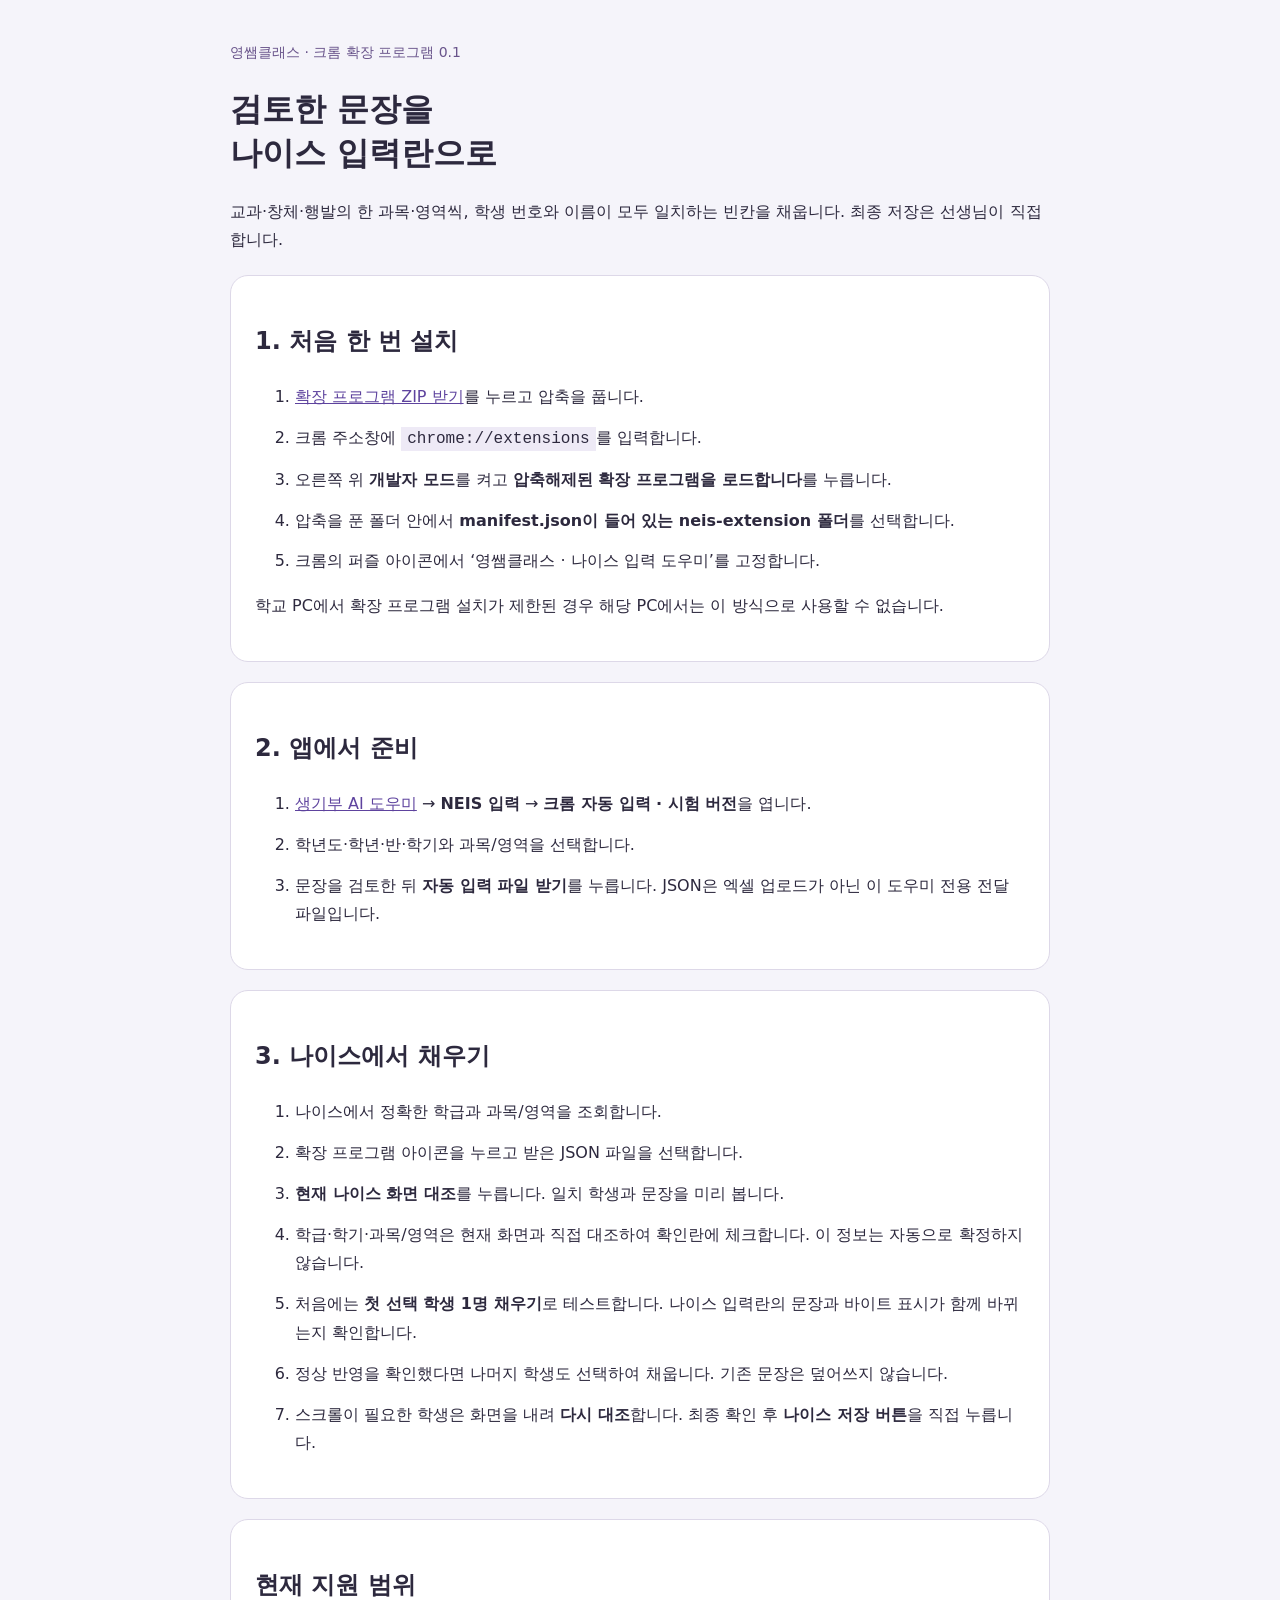
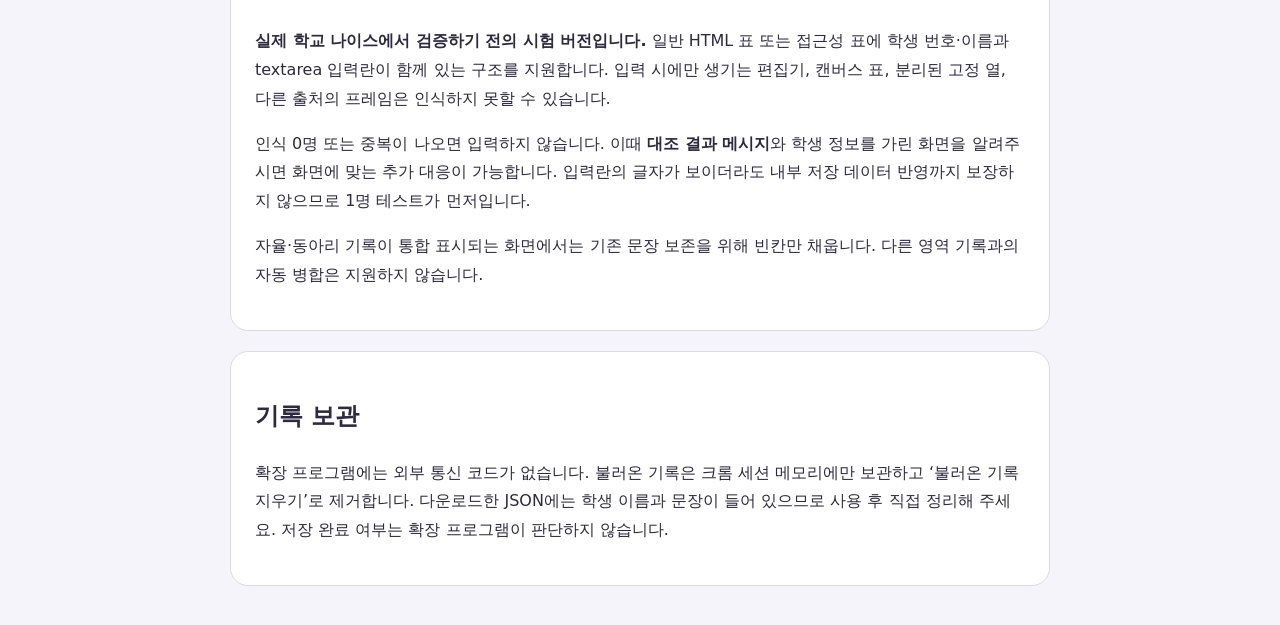
==== neis-guide.html @ c33d2f54 "Add NEIS assisted-entry Chrome extension beta with exact student matching and reviewed export" ====
<!doctype html><html lang="ko"><meta charset="utf-8"><meta name="viewport" content="width=device-width,initial-scale=1"><title>나이스 자동 입력 · 설치 안내</title>
<style>body{font:16px/1.8 system-ui,sans-serif;background:#f5f4fa;color:#2d293e;max-width:820px;margin:40px auto;padding:0 24px}section{background:white;border:1px solid #ddd8e8;border-radius:18px;padding:24px;margin:20px 0}h1{line-height:1.4}a{color:#5e439e}code{background:#eeeaf6;padding:3px 6px}li{margin:12px 0}.tag{color:#69548b;font-size:14px}</style>
<p class="tag">영쌤클래스 · 크롬 확장 프로그램 0.1</p><h1>검토한 문장을<br>나이스 입력란으로</h1><p>교과·창체·행발의 한 과목·영역씩, 학생 번호와 이름이 모두 일치하는 빈칸을 채웁니다. 최종 저장은 선생님이 직접 합니다.</p>
<section><h2>1. 처음 한 번 설치</h2><ol><li><a href="neis-extension.zip" download>확장 프로그램 ZIP 받기</a>를 누르고 압축을 풉니다.</li><li>크롬 주소창에 <code>chrome://extensions</code>를 입력합니다.</li><li>오른쪽 위 <b>개발자 모드</b>를 켜고 <b>압축해제된 확장 프로그램을 로드합니다</b>를 누릅니다.</li><li>압축을 푼 폴더 안에서 <b>manifest.json이 들어 있는 neis-extension 폴더</b>를 선택합니다.</li><li>크롬의 퍼즐 아이콘에서 ‘영쌤클래스 · 나이스 입력 도우미’를 고정합니다.</li></ol><p>학교 PC에서 확장 프로그램 설치가 제한된 경우 해당 PC에서는 이 방식으로 사용할 수 없습니다.</p></section>
<section><h2>2. 앱에서 준비</h2><ol><li><a href="./index.html">생기부 AI 도우미</a> → <b>NEIS 입력</b> → <b>크롬 자동 입력 · 시험 버전</b>을 엽니다.</li><li>학년도·학년·반·학기와 과목/영역을 선택합니다.</li><li>문장을 검토한 뒤 <b>자동 입력 파일 받기</b>를 누릅니다. JSON은 엑셀 업로드가 아닌 이 도우미 전용 전달 파일입니다.</li></ol></section>
<section><h2>3. 나이스에서 채우기</h2><ol><li>나이스에서 정확한 학급과 과목/영역을 조회합니다.</li><li>확장 프로그램 아이콘을 누르고 받은 JSON 파일을 선택합니다.</li><li><b>현재 나이스 화면 대조</b>를 누릅니다. 일치 학생과 문장을 미리 봅니다.</li><li>학급·학기·과목/영역은 현재 화면과 직접 대조하여 확인란에 체크합니다. 이 정보는 자동으로 확정하지 않습니다.</li><li>처음에는 <b>첫 선택 학생 1명 채우기</b>로 테스트합니다. 나이스 입력란의 문장과 바이트 표시가 함께 바뀌는지 확인합니다.</li><li>정상 반영을 확인했다면 나머지 학생도 선택하여 채웁니다. 기존 문장은 덮어쓰지 않습니다.</li><li>스크롤이 필요한 학생은 화면을 내려 <b>다시 대조</b>합니다. 최종 확인 후 <b>나이스 저장 버튼</b>을 직접 누릅니다.</li></ol></section>
<section><h2>현재 지원 범위</h2><p><b>실제 학교 나이스에서 검증하기 전의 시험 버전입니다.</b> 일반 HTML 표 또는 접근성 표에 학생 번호·이름과 textarea 입력란이 함께 있는 구조를 지원합니다. 입력 시에만 생기는 편집기, 캔버스 표, 분리된 고정 열, 다른 출처의 프레임은 인식하지 못할 수 있습니다.</p><p>인식 0명 또는 중복이 나오면 입력하지 않습니다. 이때 <b>대조 결과 메시지</b>와 학생 정보를 가린 화면을 알려주시면 화면에 맞는 추가 대응이 가능합니다. 입력란의 글자가 보이더라도 내부 저장 데이터 반영까지 보장하지 않으므로 1명 테스트가 먼저입니다.</p><p>자율·동아리 기록이 통합 표시되는 화면에서는 기존 문장 보존을 위해 빈칸만 채웁니다. 다른 영역 기록과의 자동 병합은 지원하지 않습니다.</p></section>
<section><h2>기록 보관</h2><p>확장 프로그램에는 외부 통신 코드가 없습니다. 불러온 기록은 크롬 세션 메모리에만 보관하고 ‘불러온 기록 지우기’로 제거합니다. 다운로드한 JSON에는 학생 이름과 문장이 들어 있으므로 사용 후 직접 정리해 주세요. 저장 완료 여부는 확장 프로그램이 판단하지 않습니다.</p></section>
</html>
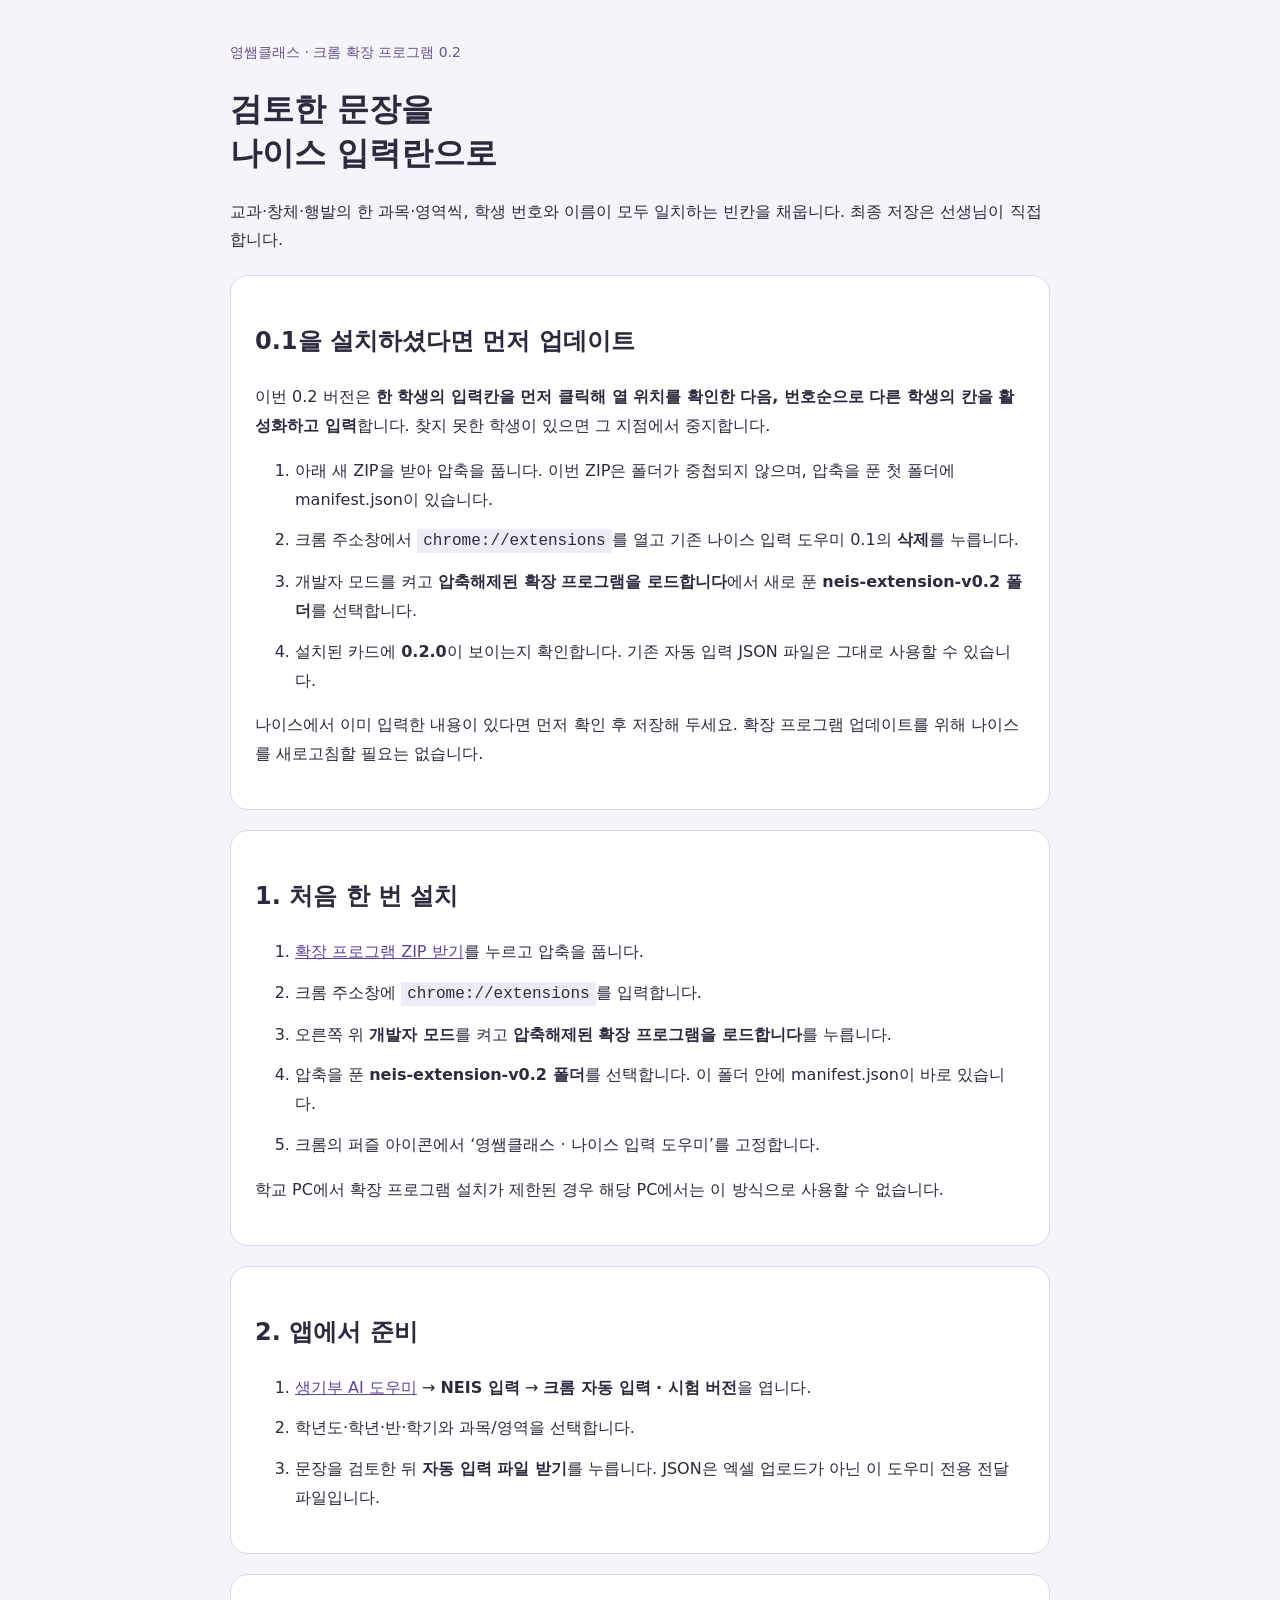
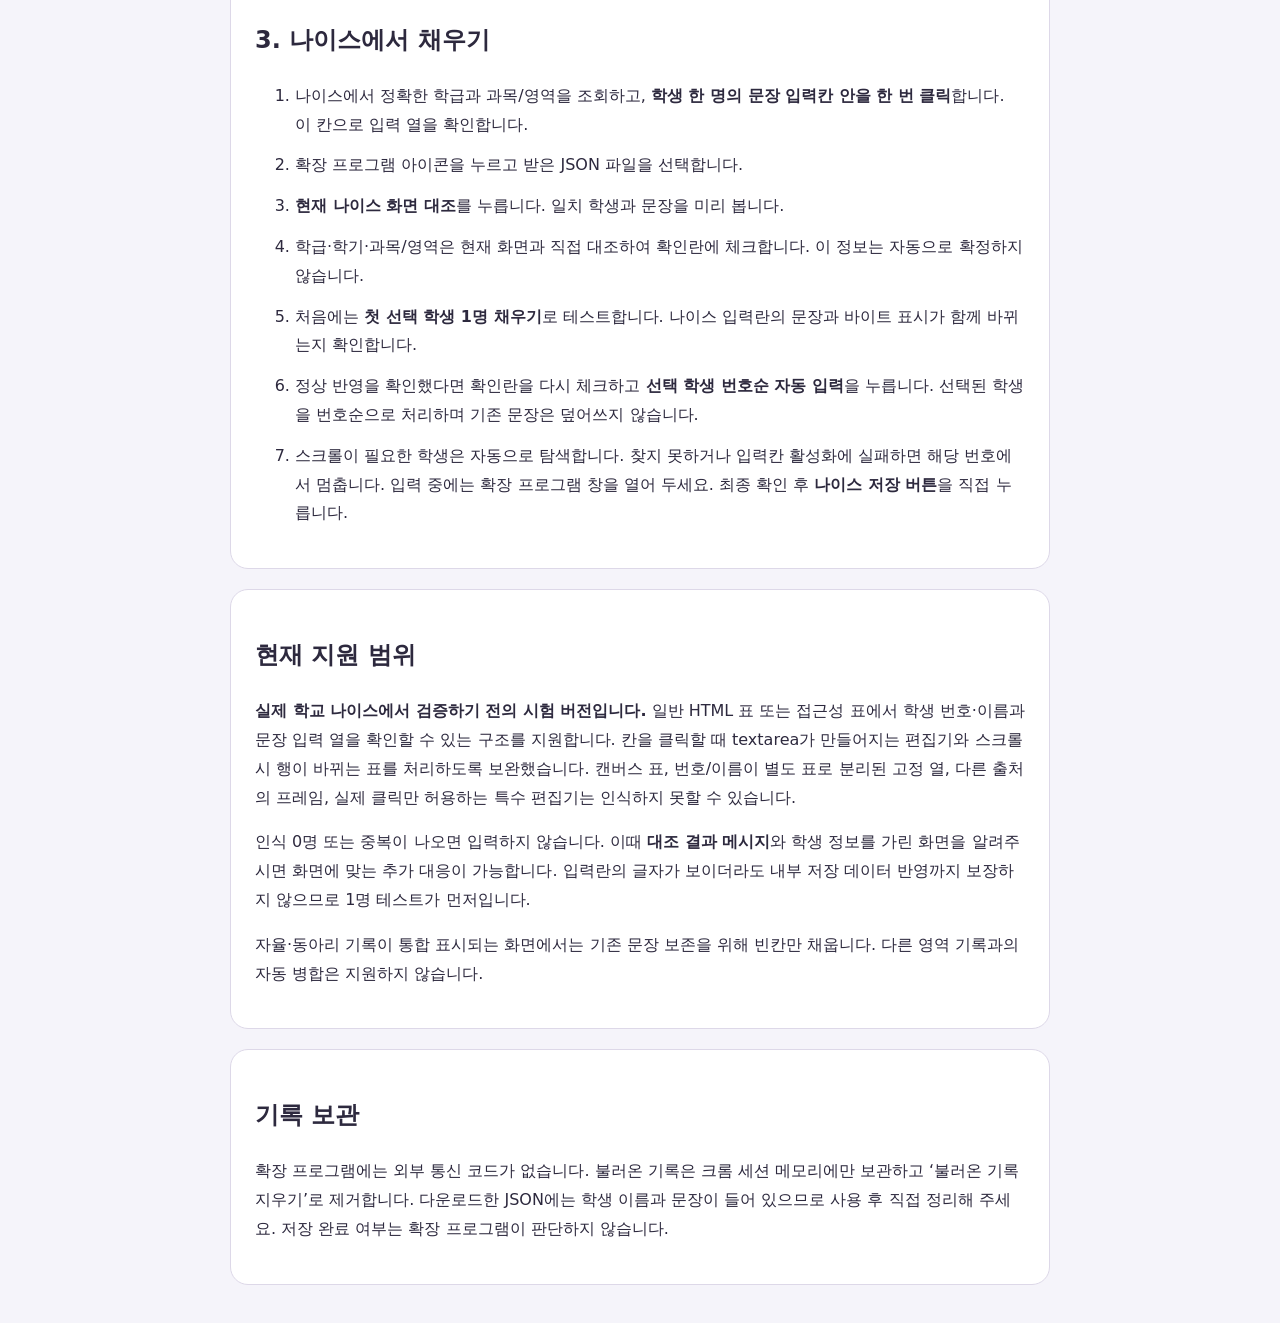
==== commit 94f17e7f: "Support sequential NEIS cell activation and bounded virtual scrolling in extension 0.2" ====
--- a/neis-guide.html
+++ b/neis-guide.html
@@ -1,9 +1,10 @@
 <!doctype html><html lang="ko"><meta charset="utf-8"><meta name="viewport" content="width=device-width,initial-scale=1"><title>나이스 자동 입력 · 설치 안내</title>
 <style>body{font:16px/1.8 system-ui,sans-serif;background:#f5f4fa;color:#2d293e;max-width:820px;margin:40px auto;padding:0 24px}section{background:white;border:1px solid #ddd8e8;border-radius:18px;padding:24px;margin:20px 0}h1{line-height:1.4}a{color:#5e439e}code{background:#eeeaf6;padding:3px 6px}li{margin:12px 0}.tag{color:#69548b;font-size:14px}</style>
-<p class="tag">영쌤클래스 · 크롬 확장 프로그램 0.1</p><h1>검토한 문장을<br>나이스 입력란으로</h1><p>교과·창체·행발의 한 과목·영역씩, 학생 번호와 이름이 모두 일치하는 빈칸을 채웁니다. 최종 저장은 선생님이 직접 합니다.</p>
-<section><h2>1. 처음 한 번 설치</h2><ol><li><a href="neis-extension.zip" download>확장 프로그램 ZIP 받기</a>를 누르고 압축을 풉니다.</li><li>크롬 주소창에 <code>chrome://extensions</code>를 입력합니다.</li><li>오른쪽 위 <b>개발자 모드</b>를 켜고 <b>압축해제된 확장 프로그램을 로드합니다</b>를 누릅니다.</li><li>압축을 푼 폴더 안에서 <b>manifest.json이 들어 있는 neis-extension 폴더</b>를 선택합니다.</li><li>크롬의 퍼즐 아이콘에서 ‘영쌤클래스 · 나이스 입력 도우미’를 고정합니다.</li></ol><p>학교 PC에서 확장 프로그램 설치가 제한된 경우 해당 PC에서는 이 방식으로 사용할 수 없습니다.</p></section>
+<p class="tag">영쌤클래스 · 크롬 확장 프로그램 0.2</p><h1>검토한 문장을<br>나이스 입력란으로</h1><p>교과·창체·행발의 한 과목·영역씩, 학생 번호와 이름이 모두 일치하는 빈칸을 채웁니다. 최종 저장은 선생님이 직접 합니다.</p>
+<section><h2>0.1을 설치하셨다면 먼저 업데이트</h2><p>이번 0.2 버전은 <b>한 학생의 입력칸을 먼저 클릭해 열 위치를 확인한 다음, 번호순으로 다른 학생의 칸을 활성화하고 입력</b>합니다. 찾지 못한 학생이 있으면 그 지점에서 중지합니다.</p><ol><li>아래 새 ZIP을 받아 압축을 풉니다. 이번 ZIP은 폴더가 중첩되지 않으며, 압축을 푼 첫 폴더에 manifest.json이 있습니다.</li><li>크롬 주소창에서 <code>chrome://extensions</code>를 열고 기존 나이스 입력 도우미 0.1의 <b>삭제</b>를 누릅니다.</li><li>개발자 모드를 켜고 <b>압축해제된 확장 프로그램을 로드합니다</b>에서 새로 푼 <b>neis-extension-v0.2 폴더</b>를 선택합니다.</li><li>설치된 카드에 <b>0.2.0</b>이 보이는지 확인합니다. 기존 자동 입력 JSON 파일은 그대로 사용할 수 있습니다.</li></ol><p>나이스에서 이미 입력한 내용이 있다면 먼저 확인 후 저장해 두세요. 확장 프로그램 업데이트를 위해 나이스를 새로고침할 필요는 없습니다.</p></section><section><h2>1. 처음 한 번 설치</h2><ol><li><a href="neis-extension-v0.2.zip" download>확장 프로그램 ZIP 받기</a>를 누르고 압축을 풉니다.</li><li>크롬 주소창에 <code>chrome://extensions</code>를 입력합니다.</li><li>오른쪽 위 <b>개발자 모드</b>를 켜고 <b>압축해제된 확장 프로그램을 로드합니다</b>를 누릅니다.</li><li>압축을 푼 <b>neis-extension-v0.2 폴더</b>를 선택합니다. 이 폴더 안에 manifest.json이 바로 있습니다.</li><li>크롬의 퍼즐 아이콘에서 ‘영쌤클래스 · 나이스 입력 도우미’를 고정합니다.</li></ol><p>학교 PC에서 확장 프로그램 설치가 제한된 경우 해당 PC에서는 이 방식으로 사용할 수 없습니다.</p></section>
 <section><h2>2. 앱에서 준비</h2><ol><li><a href="./index.html">생기부 AI 도우미</a> → <b>NEIS 입력</b> → <b>크롬 자동 입력 · 시험 버전</b>을 엽니다.</li><li>학년도·학년·반·학기와 과목/영역을 선택합니다.</li><li>문장을 검토한 뒤 <b>자동 입력 파일 받기</b>를 누릅니다. JSON은 엑셀 업로드가 아닌 이 도우미 전용 전달 파일입니다.</li></ol></section>
-<section><h2>3. 나이스에서 채우기</h2><ol><li>나이스에서 정확한 학급과 과목/영역을 조회합니다.</li><li>확장 프로그램 아이콘을 누르고 받은 JSON 파일을 선택합니다.</li><li><b>현재 나이스 화면 대조</b>를 누릅니다. 일치 학생과 문장을 미리 봅니다.</li><li>학급·학기·과목/영역은 현재 화면과 직접 대조하여 확인란에 체크합니다. 이 정보는 자동으로 확정하지 않습니다.</li><li>처음에는 <b>첫 선택 학생 1명 채우기</b>로 테스트합니다. 나이스 입력란의 문장과 바이트 표시가 함께 바뀌는지 확인합니다.</li><li>정상 반영을 확인했다면 나머지 학생도 선택하여 채웁니다. 기존 문장은 덮어쓰지 않습니다.</li><li>스크롤이 필요한 학생은 화면을 내려 <b>다시 대조</b>합니다. 최종 확인 후 <b>나이스 저장 버튼</b>을 직접 누릅니다.</li></ol></section>
-<section><h2>현재 지원 범위</h2><p><b>실제 학교 나이스에서 검증하기 전의 시험 버전입니다.</b> 일반 HTML 표 또는 접근성 표에 학생 번호·이름과 textarea 입력란이 함께 있는 구조를 지원합니다. 입력 시에만 생기는 편집기, 캔버스 표, 분리된 고정 열, 다른 출처의 프레임은 인식하지 못할 수 있습니다.</p><p>인식 0명 또는 중복이 나오면 입력하지 않습니다. 이때 <b>대조 결과 메시지</b>와 학생 정보를 가린 화면을 알려주시면 화면에 맞는 추가 대응이 가능합니다. 입력란의 글자가 보이더라도 내부 저장 데이터 반영까지 보장하지 않으므로 1명 테스트가 먼저입니다.</p><p>자율·동아리 기록이 통합 표시되는 화면에서는 기존 문장 보존을 위해 빈칸만 채웁니다. 다른 영역 기록과의 자동 병합은 지원하지 않습니다.</p></section>
+<section><h2>3. 나이스에서 채우기</h2><ol><li>나이스에서 정확한 학급과 과목/영역을 조회하고, <b>학생 한 명의 문장 입력칸 안을 한 번 클릭</b>합니다. 이 칸으로 입력 열을 확인합니다.</li><li>확장 프로그램 아이콘을 누르고 받은 JSON 파일을 선택합니다.</li><li><b>현재 나이스 화면 대조</b>를 누릅니다. 일치 학생과 문장을 미리 봅니다.</li><li>학급·학기·과목/영역은 현재 화면과 직접 대조하여 확인란에 체크합니다. 이 정보는 자동으로 확정하지 않습니다.</li><li>처음에는 <b>첫 선택 학생 1명 채우기</b>로 테스트합니다. 나이스 입력란의 문장과 바이트 표시가 함께 바뀌는지 확인합니다.</li><li>정상 반영을 확인했다면 확인란을 다시 체크하고 <b>선택 학생 번호순 자동 입력</b>을 누릅니다. 선택된 학생을 번호순으로 처리하며 기존 문장은 덮어쓰지 않습니다.</li><li>스크롤이 필요한 학생은 자동으로 탐색합니다. 찾지 못하거나 입력칸 활성화에 실패하면 해당 번호에서 멈춥니다. 입력 중에는 확장 프로그램 창을 열어 두세요. 최종 확인 후 <b>나이스 저장 버튼</b>을 직접 누릅니다.</li></ol></section>
+<section><h2>현재 지원 범위</h2><p><b>실제 학교 나이스에서 검증하기 전의 시험 버전입니다.</b> 일반 HTML 표 또는 접근성 표에서 학생 번호·이름과 문장 입력 열을 확인할 수 있는 구조를 지원합니다. 칸을 클릭할 때 textarea가 만들어지는 편집기와 스크롤 시 행이 바뀌는 표를 처리하도록 보완했습니다. 캔버스 표, 번호/이름이 별도 표로 분리된 고정 열, 다른 출처의 프레임, 실제 클릭만 허용하는 특수 편집기는 인식하지 못할 수 있습니다.</p><p>인식 0명 또는 중복이 나오면 입력하지 않습니다. 이때 <b>대조 결과 메시지</b>와 학생 정보를 가린 화면을 알려주시면 화면에 맞는 추가 대응이 가능합니다. 입력란의 글자가 보이더라도 내부 저장 데이터 반영까지 보장하지 않으므로 1명 테스트가 먼저입니다.</p><p>자율·동아리 기록이 통합 표시되는 화면에서는 기존 문장 보존을 위해 빈칸만 채웁니다. 다른 영역 기록과의 자동 병합은 지원하지 않습니다.</p></section>
 <section><h2>기록 보관</h2><p>확장 프로그램에는 외부 통신 코드가 없습니다. 불러온 기록은 크롬 세션 메모리에만 보관하고 ‘불러온 기록 지우기’로 제거합니다. 다운로드한 JSON에는 학생 이름과 문장이 들어 있으므로 사용 후 직접 정리해 주세요. 저장 완료 여부는 확장 프로그램이 판단하지 않습니다.</p></section>
 </html>
+
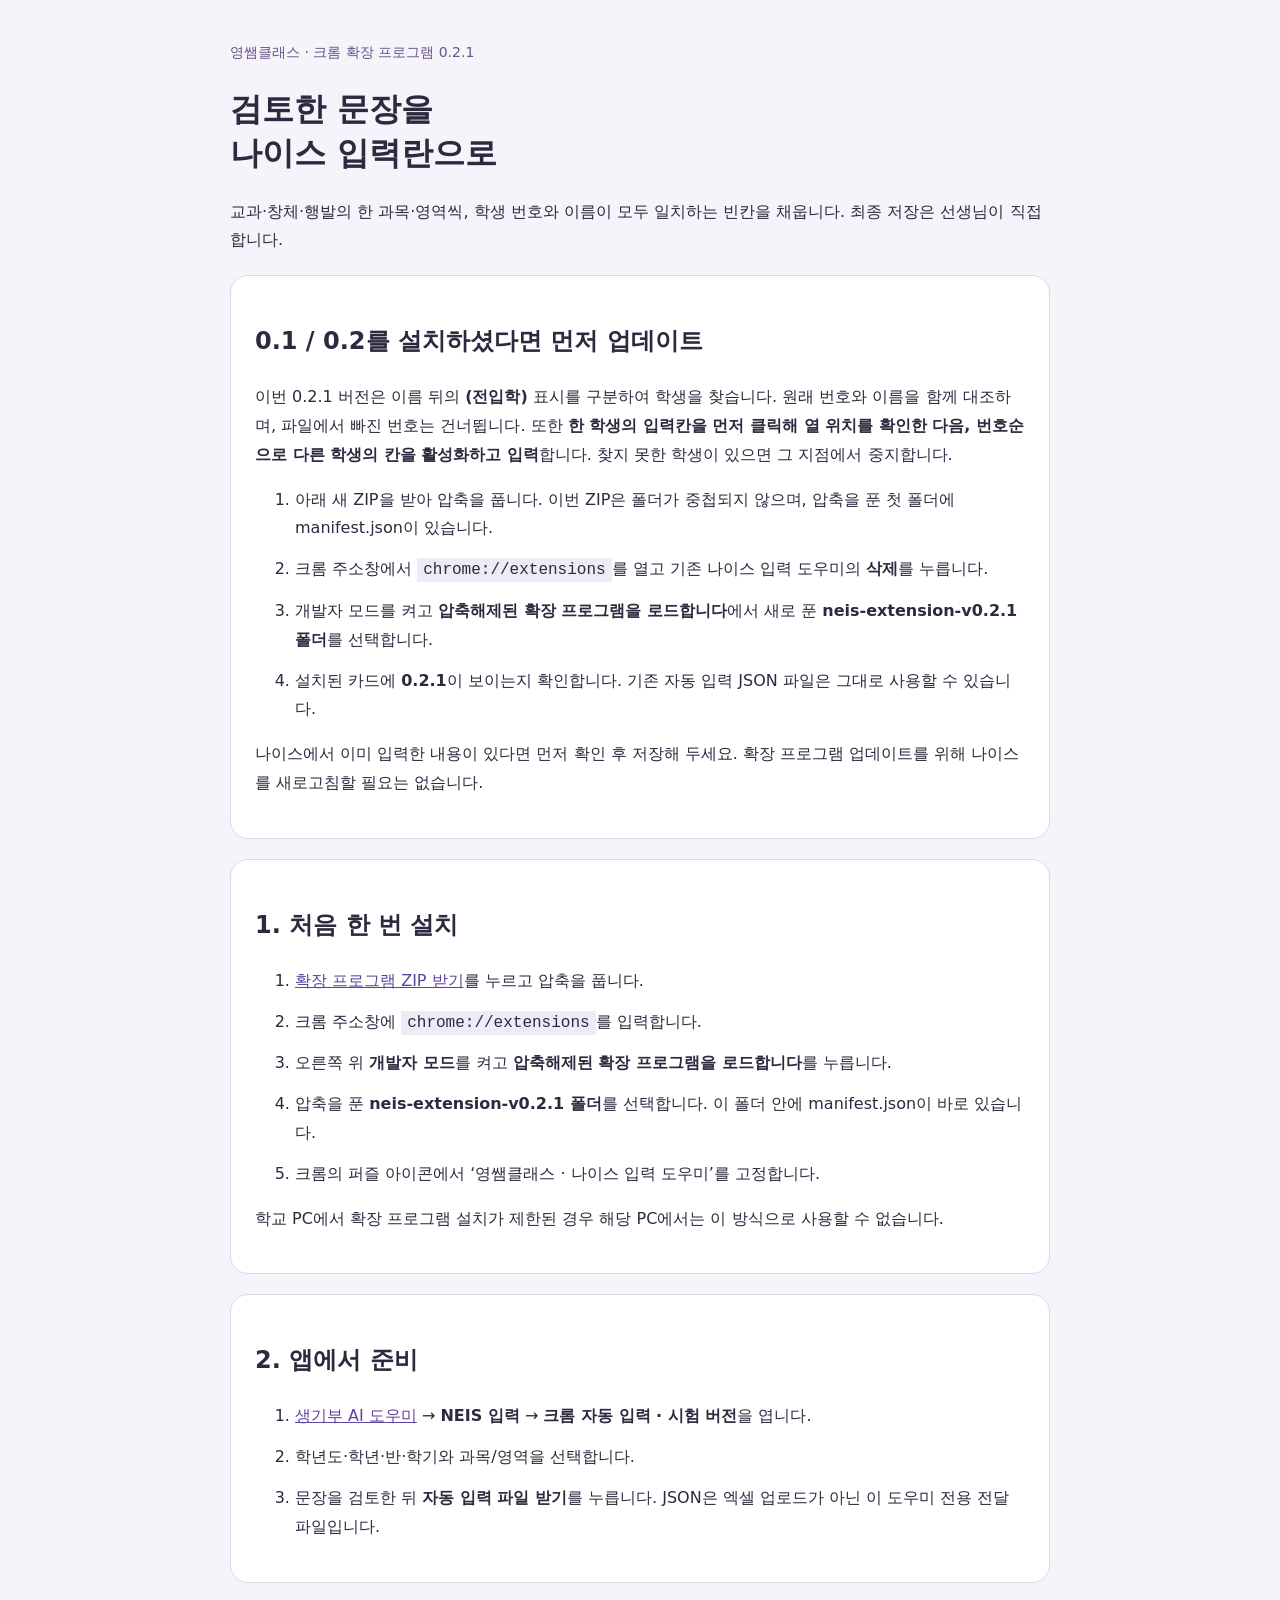
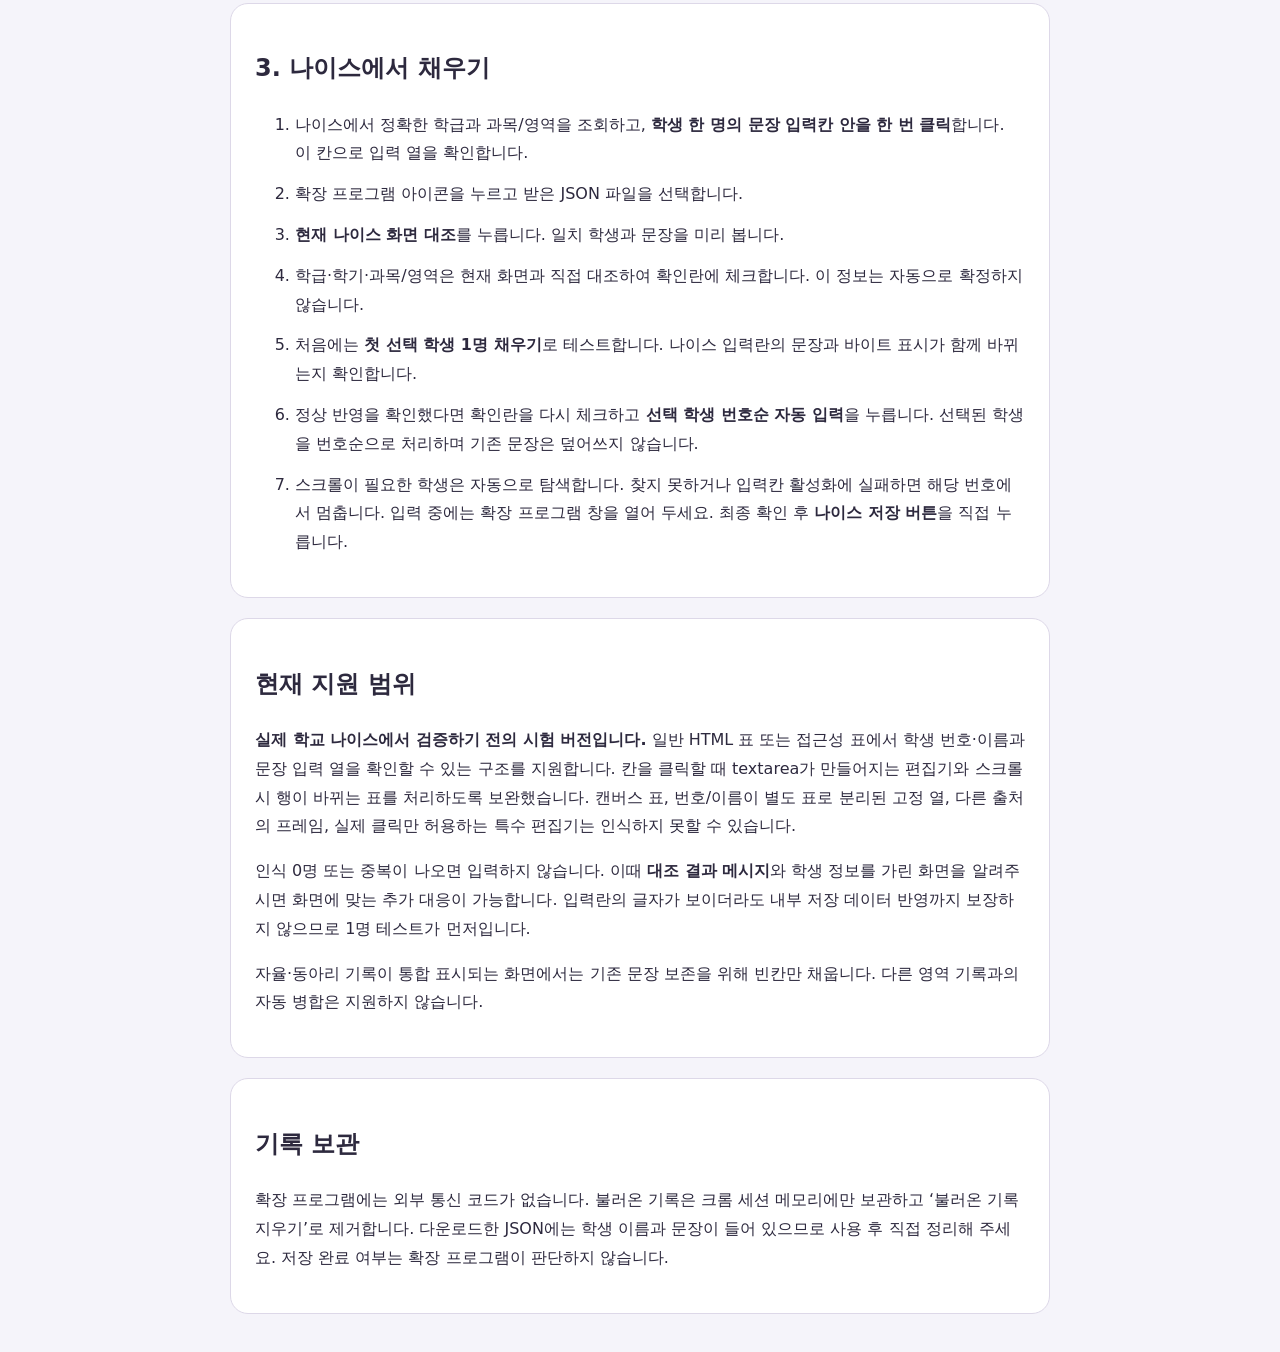
==== commit 85a5d8a9: "Fix NEIS student matching for trailing transfer annotation (0.2.1)" ====
--- a/neis-guide.html
+++ b/neis-guide.html
@@ -1,7 +1,7 @@
 <!doctype html><html lang="ko"><meta charset="utf-8"><meta name="viewport" content="width=device-width,initial-scale=1"><title>나이스 자동 입력 · 설치 안내</title>
 <style>body{font:16px/1.8 system-ui,sans-serif;background:#f5f4fa;color:#2d293e;max-width:820px;margin:40px auto;padding:0 24px}section{background:white;border:1px solid #ddd8e8;border-radius:18px;padding:24px;margin:20px 0}h1{line-height:1.4}a{color:#5e439e}code{background:#eeeaf6;padding:3px 6px}li{margin:12px 0}.tag{color:#69548b;font-size:14px}</style>
-<p class="tag">영쌤클래스 · 크롬 확장 프로그램 0.2</p><h1>검토한 문장을<br>나이스 입력란으로</h1><p>교과·창체·행발의 한 과목·영역씩, 학생 번호와 이름이 모두 일치하는 빈칸을 채웁니다. 최종 저장은 선생님이 직접 합니다.</p>
-<section><h2>0.1을 설치하셨다면 먼저 업데이트</h2><p>이번 0.2 버전은 <b>한 학생의 입력칸을 먼저 클릭해 열 위치를 확인한 다음, 번호순으로 다른 학생의 칸을 활성화하고 입력</b>합니다. 찾지 못한 학생이 있으면 그 지점에서 중지합니다.</p><ol><li>아래 새 ZIP을 받아 압축을 풉니다. 이번 ZIP은 폴더가 중첩되지 않으며, 압축을 푼 첫 폴더에 manifest.json이 있습니다.</li><li>크롬 주소창에서 <code>chrome://extensions</code>를 열고 기존 나이스 입력 도우미 0.1의 <b>삭제</b>를 누릅니다.</li><li>개발자 모드를 켜고 <b>압축해제된 확장 프로그램을 로드합니다</b>에서 새로 푼 <b>neis-extension-v0.2 폴더</b>를 선택합니다.</li><li>설치된 카드에 <b>0.2.0</b>이 보이는지 확인합니다. 기존 자동 입력 JSON 파일은 그대로 사용할 수 있습니다.</li></ol><p>나이스에서 이미 입력한 내용이 있다면 먼저 확인 후 저장해 두세요. 확장 프로그램 업데이트를 위해 나이스를 새로고침할 필요는 없습니다.</p></section><section><h2>1. 처음 한 번 설치</h2><ol><li><a href="neis-extension-v0.2.zip" download>확장 프로그램 ZIP 받기</a>를 누르고 압축을 풉니다.</li><li>크롬 주소창에 <code>chrome://extensions</code>를 입력합니다.</li><li>오른쪽 위 <b>개발자 모드</b>를 켜고 <b>압축해제된 확장 프로그램을 로드합니다</b>를 누릅니다.</li><li>압축을 푼 <b>neis-extension-v0.2 폴더</b>를 선택합니다. 이 폴더 안에 manifest.json이 바로 있습니다.</li><li>크롬의 퍼즐 아이콘에서 ‘영쌤클래스 · 나이스 입력 도우미’를 고정합니다.</li></ol><p>학교 PC에서 확장 프로그램 설치가 제한된 경우 해당 PC에서는 이 방식으로 사용할 수 없습니다.</p></section>
+<p class="tag">영쌤클래스 · 크롬 확장 프로그램 0.2.1</p><h1>검토한 문장을<br>나이스 입력란으로</h1><p>교과·창체·행발의 한 과목·영역씩, 학생 번호와 이름이 모두 일치하는 빈칸을 채웁니다. 최종 저장은 선생님이 직접 합니다.</p>
+<section><h2>0.1 / 0.2를 설치하셨다면 먼저 업데이트</h2><p>이번 0.2.1 버전은 이름 뒤의 <b>(전입학)</b> 표시를 구분하여 학생을 찾습니다. 원래 번호와 이름을 함께 대조하며, 파일에서 빠진 번호는 건너뜁니다. 또한 <b>한 학생의 입력칸을 먼저 클릭해 열 위치를 확인한 다음, 번호순으로 다른 학생의 칸을 활성화하고 입력</b>합니다. 찾지 못한 학생이 있으면 그 지점에서 중지합니다.</p><ol><li>아래 새 ZIP을 받아 압축을 풉니다. 이번 ZIP은 폴더가 중첩되지 않으며, 압축을 푼 첫 폴더에 manifest.json이 있습니다.</li><li>크롬 주소창에서 <code>chrome://extensions</code>를 열고 기존 나이스 입력 도우미의 <b>삭제</b>를 누릅니다.</li><li>개발자 모드를 켜고 <b>압축해제된 확장 프로그램을 로드합니다</b>에서 새로 푼 <b>neis-extension-v0.2.1 폴더</b>를 선택합니다.</li><li>설치된 카드에 <b>0.2.1</b>이 보이는지 확인합니다. 기존 자동 입력 JSON 파일은 그대로 사용할 수 있습니다.</li></ol><p>나이스에서 이미 입력한 내용이 있다면 먼저 확인 후 저장해 두세요. 확장 프로그램 업데이트를 위해 나이스를 새로고침할 필요는 없습니다.</p></section><section><h2>1. 처음 한 번 설치</h2><ol><li><a href="neis-extension-v0.2.1.zip" download>확장 프로그램 ZIP 받기</a>를 누르고 압축을 풉니다.</li><li>크롬 주소창에 <code>chrome://extensions</code>를 입력합니다.</li><li>오른쪽 위 <b>개발자 모드</b>를 켜고 <b>압축해제된 확장 프로그램을 로드합니다</b>를 누릅니다.</li><li>압축을 푼 <b>neis-extension-v0.2.1 폴더</b>를 선택합니다. 이 폴더 안에 manifest.json이 바로 있습니다.</li><li>크롬의 퍼즐 아이콘에서 ‘영쌤클래스 · 나이스 입력 도우미’를 고정합니다.</li></ol><p>학교 PC에서 확장 프로그램 설치가 제한된 경우 해당 PC에서는 이 방식으로 사용할 수 없습니다.</p></section>
 <section><h2>2. 앱에서 준비</h2><ol><li><a href="./index.html">생기부 AI 도우미</a> → <b>NEIS 입력</b> → <b>크롬 자동 입력 · 시험 버전</b>을 엽니다.</li><li>학년도·학년·반·학기와 과목/영역을 선택합니다.</li><li>문장을 검토한 뒤 <b>자동 입력 파일 받기</b>를 누릅니다. JSON은 엑셀 업로드가 아닌 이 도우미 전용 전달 파일입니다.</li></ol></section>
 <section><h2>3. 나이스에서 채우기</h2><ol><li>나이스에서 정확한 학급과 과목/영역을 조회하고, <b>학생 한 명의 문장 입력칸 안을 한 번 클릭</b>합니다. 이 칸으로 입력 열을 확인합니다.</li><li>확장 프로그램 아이콘을 누르고 받은 JSON 파일을 선택합니다.</li><li><b>현재 나이스 화면 대조</b>를 누릅니다. 일치 학생과 문장을 미리 봅니다.</li><li>학급·학기·과목/영역은 현재 화면과 직접 대조하여 확인란에 체크합니다. 이 정보는 자동으로 확정하지 않습니다.</li><li>처음에는 <b>첫 선택 학생 1명 채우기</b>로 테스트합니다. 나이스 입력란의 문장과 바이트 표시가 함께 바뀌는지 확인합니다.</li><li>정상 반영을 확인했다면 확인란을 다시 체크하고 <b>선택 학생 번호순 자동 입력</b>을 누릅니다. 선택된 학생을 번호순으로 처리하며 기존 문장은 덮어쓰지 않습니다.</li><li>스크롤이 필요한 학생은 자동으로 탐색합니다. 찾지 못하거나 입력칸 활성화에 실패하면 해당 번호에서 멈춥니다. 입력 중에는 확장 프로그램 창을 열어 두세요. 최종 확인 후 <b>나이스 저장 버튼</b>을 직접 누릅니다.</li></ol></section>
 <section><h2>현재 지원 범위</h2><p><b>실제 학교 나이스에서 검증하기 전의 시험 버전입니다.</b> 일반 HTML 표 또는 접근성 표에서 학생 번호·이름과 문장 입력 열을 확인할 수 있는 구조를 지원합니다. 칸을 클릭할 때 textarea가 만들어지는 편집기와 스크롤 시 행이 바뀌는 표를 처리하도록 보완했습니다. 캔버스 표, 번호/이름이 별도 표로 분리된 고정 열, 다른 출처의 프레임, 실제 클릭만 허용하는 특수 편집기는 인식하지 못할 수 있습니다.</p><p>인식 0명 또는 중복이 나오면 입력하지 않습니다. 이때 <b>대조 결과 메시지</b>와 학생 정보를 가린 화면을 알려주시면 화면에 맞는 추가 대응이 가능합니다. 입력란의 글자가 보이더라도 내부 저장 데이터 반영까지 보장하지 않으므로 1명 테스트가 먼저입니다.</p><p>자율·동아리 기록이 통합 표시되는 화면에서는 기존 문장 보존을 위해 빈칸만 채웁니다. 다른 영역 기록과의 자동 병합은 지원하지 않습니다.</p></section>
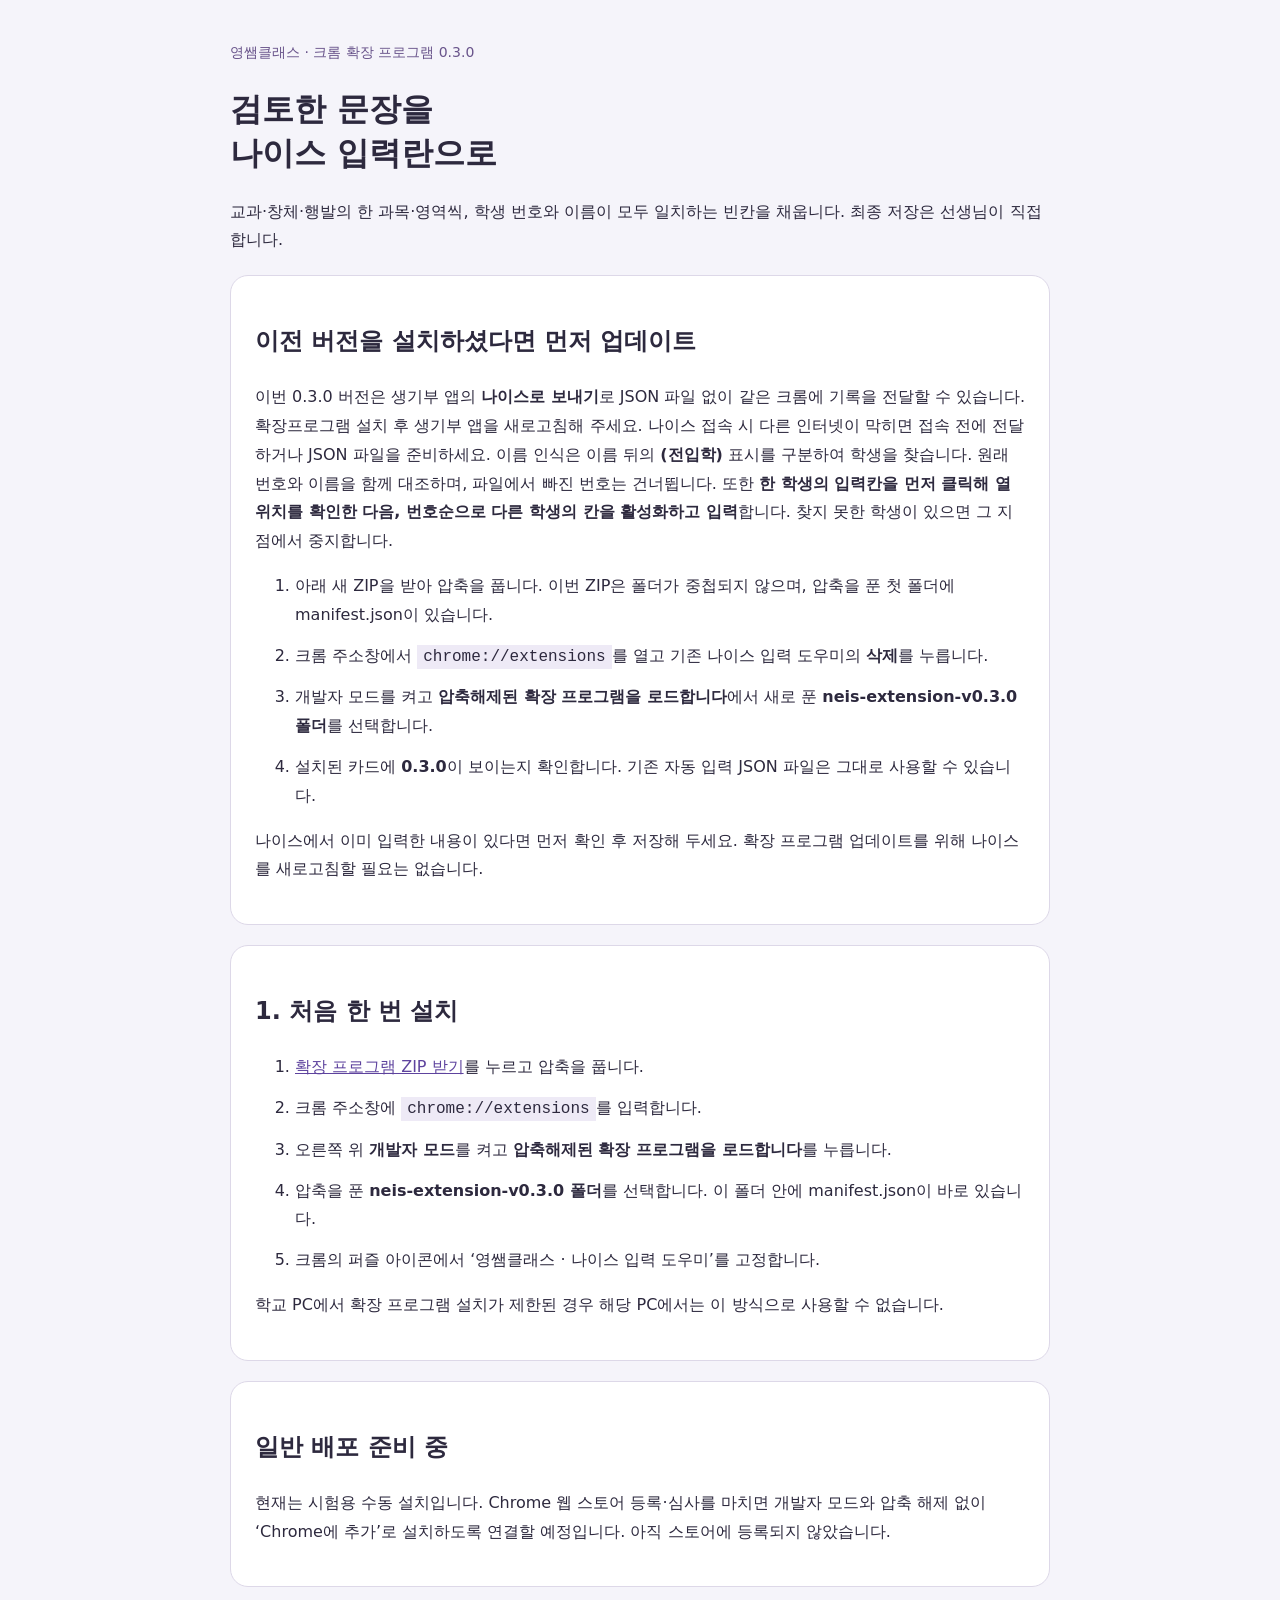
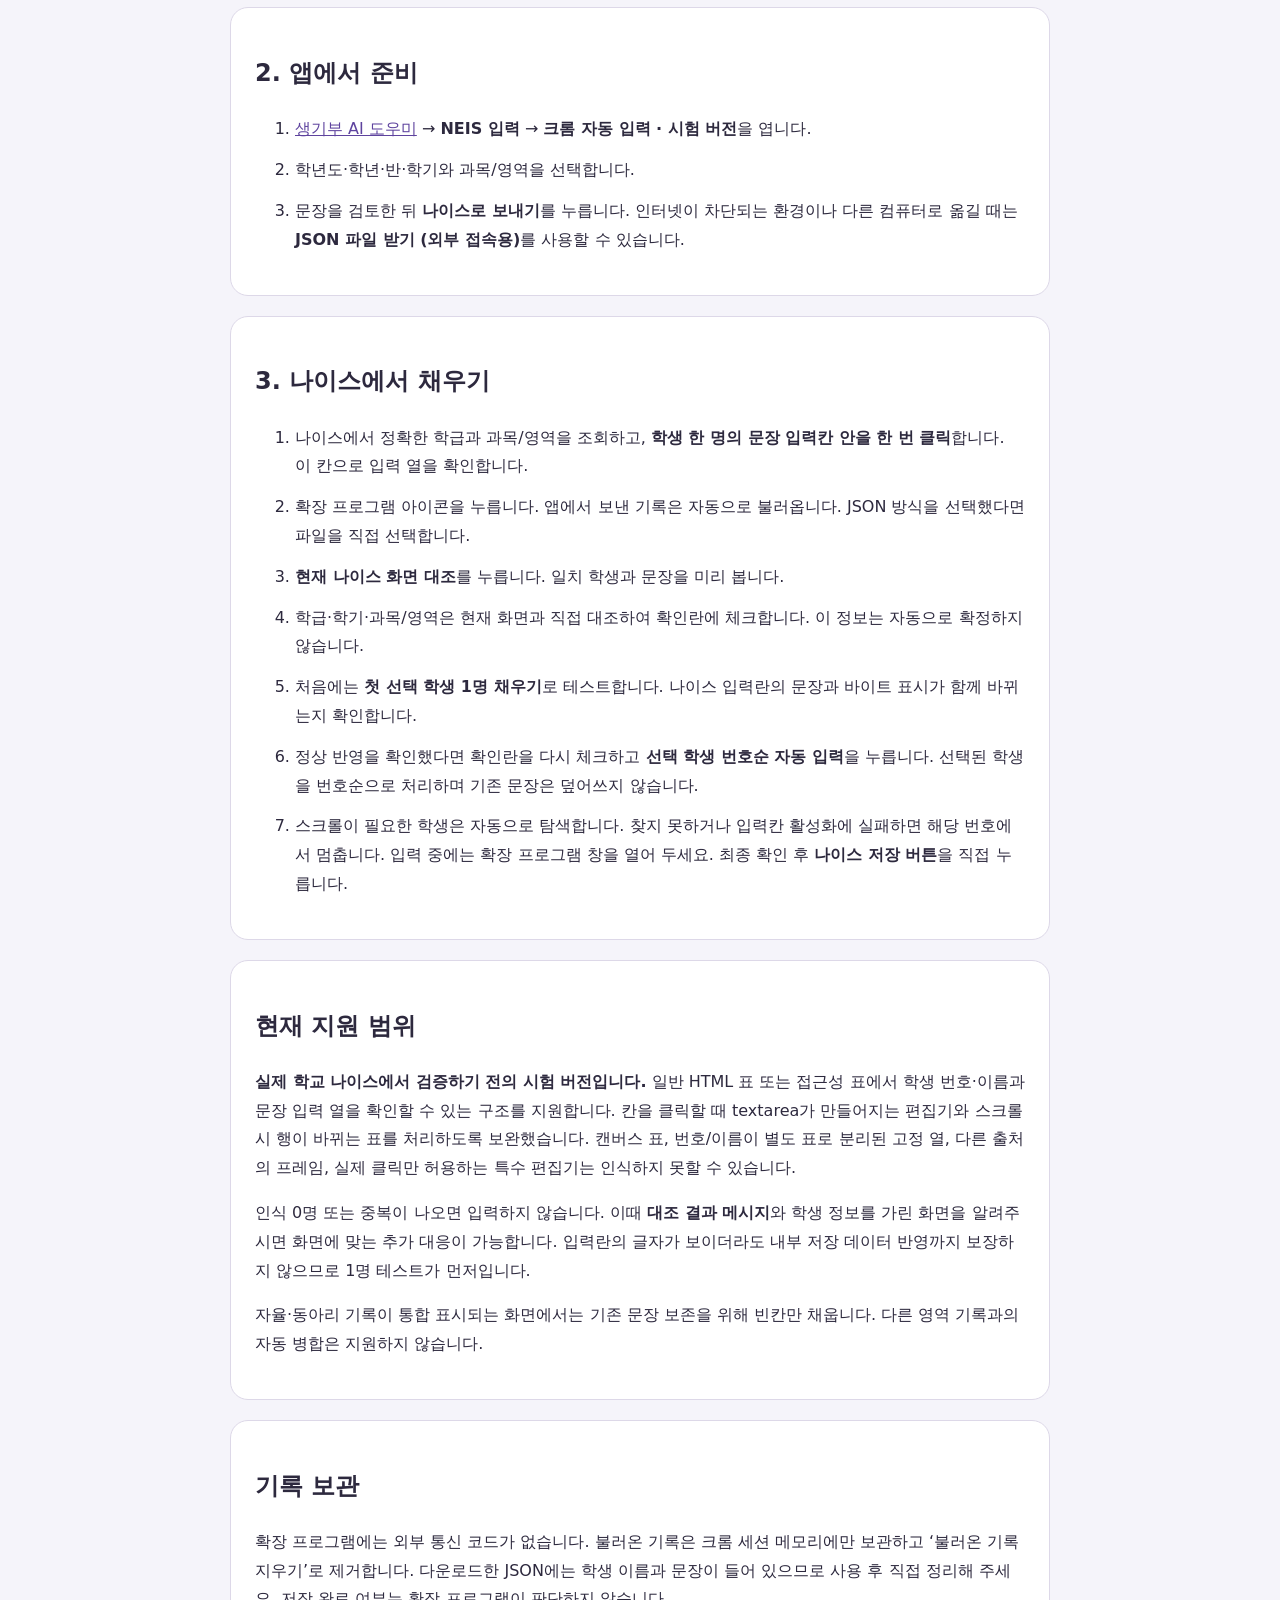
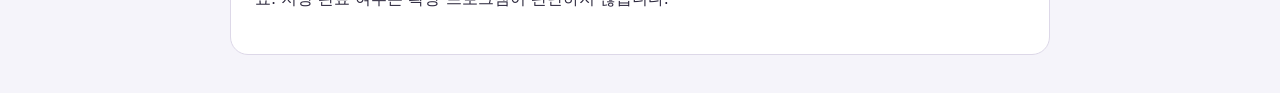
==== commit 819a89f9: "Add reviewed app-to-extension transfer without JSON files (0.3.0)" ====
--- a/neis-guide.html
+++ b/neis-guide.html
@@ -1,9 +1,9 @@
 <!doctype html><html lang="ko"><meta charset="utf-8"><meta name="viewport" content="width=device-width,initial-scale=1"><title>나이스 자동 입력 · 설치 안내</title>
 <style>body{font:16px/1.8 system-ui,sans-serif;background:#f5f4fa;color:#2d293e;max-width:820px;margin:40px auto;padding:0 24px}section{background:white;border:1px solid #ddd8e8;border-radius:18px;padding:24px;margin:20px 0}h1{line-height:1.4}a{color:#5e439e}code{background:#eeeaf6;padding:3px 6px}li{margin:12px 0}.tag{color:#69548b;font-size:14px}</style>
-<p class="tag">영쌤클래스 · 크롬 확장 프로그램 0.2.1</p><h1>검토한 문장을<br>나이스 입력란으로</h1><p>교과·창체·행발의 한 과목·영역씩, 학생 번호와 이름이 모두 일치하는 빈칸을 채웁니다. 최종 저장은 선생님이 직접 합니다.</p>
-<section><h2>0.1 / 0.2를 설치하셨다면 먼저 업데이트</h2><p>이번 0.2.1 버전은 이름 뒤의 <b>(전입학)</b> 표시를 구분하여 학생을 찾습니다. 원래 번호와 이름을 함께 대조하며, 파일에서 빠진 번호는 건너뜁니다. 또한 <b>한 학생의 입력칸을 먼저 클릭해 열 위치를 확인한 다음, 번호순으로 다른 학생의 칸을 활성화하고 입력</b>합니다. 찾지 못한 학생이 있으면 그 지점에서 중지합니다.</p><ol><li>아래 새 ZIP을 받아 압축을 풉니다. 이번 ZIP은 폴더가 중첩되지 않으며, 압축을 푼 첫 폴더에 manifest.json이 있습니다.</li><li>크롬 주소창에서 <code>chrome://extensions</code>를 열고 기존 나이스 입력 도우미의 <b>삭제</b>를 누릅니다.</li><li>개발자 모드를 켜고 <b>압축해제된 확장 프로그램을 로드합니다</b>에서 새로 푼 <b>neis-extension-v0.2.1 폴더</b>를 선택합니다.</li><li>설치된 카드에 <b>0.2.1</b>이 보이는지 확인합니다. 기존 자동 입력 JSON 파일은 그대로 사용할 수 있습니다.</li></ol><p>나이스에서 이미 입력한 내용이 있다면 먼저 확인 후 저장해 두세요. 확장 프로그램 업데이트를 위해 나이스를 새로고침할 필요는 없습니다.</p></section><section><h2>1. 처음 한 번 설치</h2><ol><li><a href="neis-extension-v0.2.1.zip" download>확장 프로그램 ZIP 받기</a>를 누르고 압축을 풉니다.</li><li>크롬 주소창에 <code>chrome://extensions</code>를 입력합니다.</li><li>오른쪽 위 <b>개발자 모드</b>를 켜고 <b>압축해제된 확장 프로그램을 로드합니다</b>를 누릅니다.</li><li>압축을 푼 <b>neis-extension-v0.2.1 폴더</b>를 선택합니다. 이 폴더 안에 manifest.json이 바로 있습니다.</li><li>크롬의 퍼즐 아이콘에서 ‘영쌤클래스 · 나이스 입력 도우미’를 고정합니다.</li></ol><p>학교 PC에서 확장 프로그램 설치가 제한된 경우 해당 PC에서는 이 방식으로 사용할 수 없습니다.</p></section>
-<section><h2>2. 앱에서 준비</h2><ol><li><a href="./index.html">생기부 AI 도우미</a> → <b>NEIS 입력</b> → <b>크롬 자동 입력 · 시험 버전</b>을 엽니다.</li><li>학년도·학년·반·학기와 과목/영역을 선택합니다.</li><li>문장을 검토한 뒤 <b>자동 입력 파일 받기</b>를 누릅니다. JSON은 엑셀 업로드가 아닌 이 도우미 전용 전달 파일입니다.</li></ol></section>
-<section><h2>3. 나이스에서 채우기</h2><ol><li>나이스에서 정확한 학급과 과목/영역을 조회하고, <b>학생 한 명의 문장 입력칸 안을 한 번 클릭</b>합니다. 이 칸으로 입력 열을 확인합니다.</li><li>확장 프로그램 아이콘을 누르고 받은 JSON 파일을 선택합니다.</li><li><b>현재 나이스 화면 대조</b>를 누릅니다. 일치 학생과 문장을 미리 봅니다.</li><li>학급·학기·과목/영역은 현재 화면과 직접 대조하여 확인란에 체크합니다. 이 정보는 자동으로 확정하지 않습니다.</li><li>처음에는 <b>첫 선택 학생 1명 채우기</b>로 테스트합니다. 나이스 입력란의 문장과 바이트 표시가 함께 바뀌는지 확인합니다.</li><li>정상 반영을 확인했다면 확인란을 다시 체크하고 <b>선택 학생 번호순 자동 입력</b>을 누릅니다. 선택된 학생을 번호순으로 처리하며 기존 문장은 덮어쓰지 않습니다.</li><li>스크롤이 필요한 학생은 자동으로 탐색합니다. 찾지 못하거나 입력칸 활성화에 실패하면 해당 번호에서 멈춥니다. 입력 중에는 확장 프로그램 창을 열어 두세요. 최종 확인 후 <b>나이스 저장 버튼</b>을 직접 누릅니다.</li></ol></section>
+<p class="tag">영쌤클래스 · 크롬 확장 프로그램 0.3.0</p><h1>검토한 문장을<br>나이스 입력란으로</h1><p>교과·창체·행발의 한 과목·영역씩, 학생 번호와 이름이 모두 일치하는 빈칸을 채웁니다. 최종 저장은 선생님이 직접 합니다.</p>
+<section><h2>이전 버전을 설치하셨다면 먼저 업데이트</h2><p>이번 0.3.0 버전은 생기부 앱의 <b>나이스로 보내기</b>로 JSON 파일 없이 같은 크롬에 기록을 전달할 수 있습니다. 확장프로그램 설치 후 생기부 앱을 새로고침해 주세요. 나이스 접속 시 다른 인터넷이 막히면 접속 전에 전달하거나 JSON 파일을 준비하세요. 이름 인식은 이름 뒤의 <b>(전입학)</b> 표시를 구분하여 학생을 찾습니다. 원래 번호와 이름을 함께 대조하며, 파일에서 빠진 번호는 건너뜁니다. 또한 <b>한 학생의 입력칸을 먼저 클릭해 열 위치를 확인한 다음, 번호순으로 다른 학생의 칸을 활성화하고 입력</b>합니다. 찾지 못한 학생이 있으면 그 지점에서 중지합니다.</p><ol><li>아래 새 ZIP을 받아 압축을 풉니다. 이번 ZIP은 폴더가 중첩되지 않으며, 압축을 푼 첫 폴더에 manifest.json이 있습니다.</li><li>크롬 주소창에서 <code>chrome://extensions</code>를 열고 기존 나이스 입력 도우미의 <b>삭제</b>를 누릅니다.</li><li>개발자 모드를 켜고 <b>압축해제된 확장 프로그램을 로드합니다</b>에서 새로 푼 <b>neis-extension-v0.3.0 폴더</b>를 선택합니다.</li><li>설치된 카드에 <b>0.3.0</b>이 보이는지 확인합니다. 기존 자동 입력 JSON 파일은 그대로 사용할 수 있습니다.</li></ol><p>나이스에서 이미 입력한 내용이 있다면 먼저 확인 후 저장해 두세요. 확장 프로그램 업데이트를 위해 나이스를 새로고침할 필요는 없습니다.</p></section><section><h2>1. 처음 한 번 설치</h2><ol><li><a href="neis-extension-v0.3.0.zip" download>확장 프로그램 ZIP 받기</a>를 누르고 압축을 풉니다.</li><li>크롬 주소창에 <code>chrome://extensions</code>를 입력합니다.</li><li>오른쪽 위 <b>개발자 모드</b>를 켜고 <b>압축해제된 확장 프로그램을 로드합니다</b>를 누릅니다.</li><li>압축을 푼 <b>neis-extension-v0.3.0 폴더</b>를 선택합니다. 이 폴더 안에 manifest.json이 바로 있습니다.</li><li>크롬의 퍼즐 아이콘에서 ‘영쌤클래스 · 나이스 입력 도우미’를 고정합니다.</li></ol><p>학교 PC에서 확장 프로그램 설치가 제한된 경우 해당 PC에서는 이 방식으로 사용할 수 없습니다.</p></section>
+<section><h2>일반 배포 준비 중</h2><p>현재는 시험용 수동 설치입니다. Chrome 웹 스토어 등록·심사를 마치면 개발자 모드와 압축 해제 없이 ‘Chrome에 추가’로 설치하도록 연결할 예정입니다. 아직 스토어에 등록되지 않았습니다.</p></section><section><h2>2. 앱에서 준비</h2><ol><li><a href="./index.html">생기부 AI 도우미</a> → <b>NEIS 입력</b> → <b>크롬 자동 입력 · 시험 버전</b>을 엽니다.</li><li>학년도·학년·반·학기와 과목/영역을 선택합니다.</li><li>문장을 검토한 뒤 <b>나이스로 보내기</b>를 누릅니다. 인터넷이 차단되는 환경이나 다른 컴퓨터로 옮길 때는 <b>JSON 파일 받기 (외부 접속용)</b>를 사용할 수 있습니다.</li></ol></section>
+<section><h2>3. 나이스에서 채우기</h2><ol><li>나이스에서 정확한 학급과 과목/영역을 조회하고, <b>학생 한 명의 문장 입력칸 안을 한 번 클릭</b>합니다. 이 칸으로 입력 열을 확인합니다.</li><li>확장 프로그램 아이콘을 누릅니다. 앱에서 보낸 기록은 자동으로 불러옵니다. JSON 방식을 선택했다면 파일을 직접 선택합니다.</li><li><b>현재 나이스 화면 대조</b>를 누릅니다. 일치 학생과 문장을 미리 봅니다.</li><li>학급·학기·과목/영역은 현재 화면과 직접 대조하여 확인란에 체크합니다. 이 정보는 자동으로 확정하지 않습니다.</li><li>처음에는 <b>첫 선택 학생 1명 채우기</b>로 테스트합니다. 나이스 입력란의 문장과 바이트 표시가 함께 바뀌는지 확인합니다.</li><li>정상 반영을 확인했다면 확인란을 다시 체크하고 <b>선택 학생 번호순 자동 입력</b>을 누릅니다. 선택된 학생을 번호순으로 처리하며 기존 문장은 덮어쓰지 않습니다.</li><li>스크롤이 필요한 학생은 자동으로 탐색합니다. 찾지 못하거나 입력칸 활성화에 실패하면 해당 번호에서 멈춥니다. 입력 중에는 확장 프로그램 창을 열어 두세요. 최종 확인 후 <b>나이스 저장 버튼</b>을 직접 누릅니다.</li></ol></section>
 <section><h2>현재 지원 범위</h2><p><b>실제 학교 나이스에서 검증하기 전의 시험 버전입니다.</b> 일반 HTML 표 또는 접근성 표에서 학생 번호·이름과 문장 입력 열을 확인할 수 있는 구조를 지원합니다. 칸을 클릭할 때 textarea가 만들어지는 편집기와 스크롤 시 행이 바뀌는 표를 처리하도록 보완했습니다. 캔버스 표, 번호/이름이 별도 표로 분리된 고정 열, 다른 출처의 프레임, 실제 클릭만 허용하는 특수 편집기는 인식하지 못할 수 있습니다.</p><p>인식 0명 또는 중복이 나오면 입력하지 않습니다. 이때 <b>대조 결과 메시지</b>와 학생 정보를 가린 화면을 알려주시면 화면에 맞는 추가 대응이 가능합니다. 입력란의 글자가 보이더라도 내부 저장 데이터 반영까지 보장하지 않으므로 1명 테스트가 먼저입니다.</p><p>자율·동아리 기록이 통합 표시되는 화면에서는 기존 문장 보존을 위해 빈칸만 채웁니다. 다른 영역 기록과의 자동 병합은 지원하지 않습니다.</p></section>
 <section><h2>기록 보관</h2><p>확장 프로그램에는 외부 통신 코드가 없습니다. 불러온 기록은 크롬 세션 메모리에만 보관하고 ‘불러온 기록 지우기’로 제거합니다. 다운로드한 JSON에는 학생 이름과 문장이 들어 있으므로 사용 후 직접 정리해 주세요. 저장 완료 여부는 확장 프로그램이 판단하지 않습니다.</p></section>
 </html>
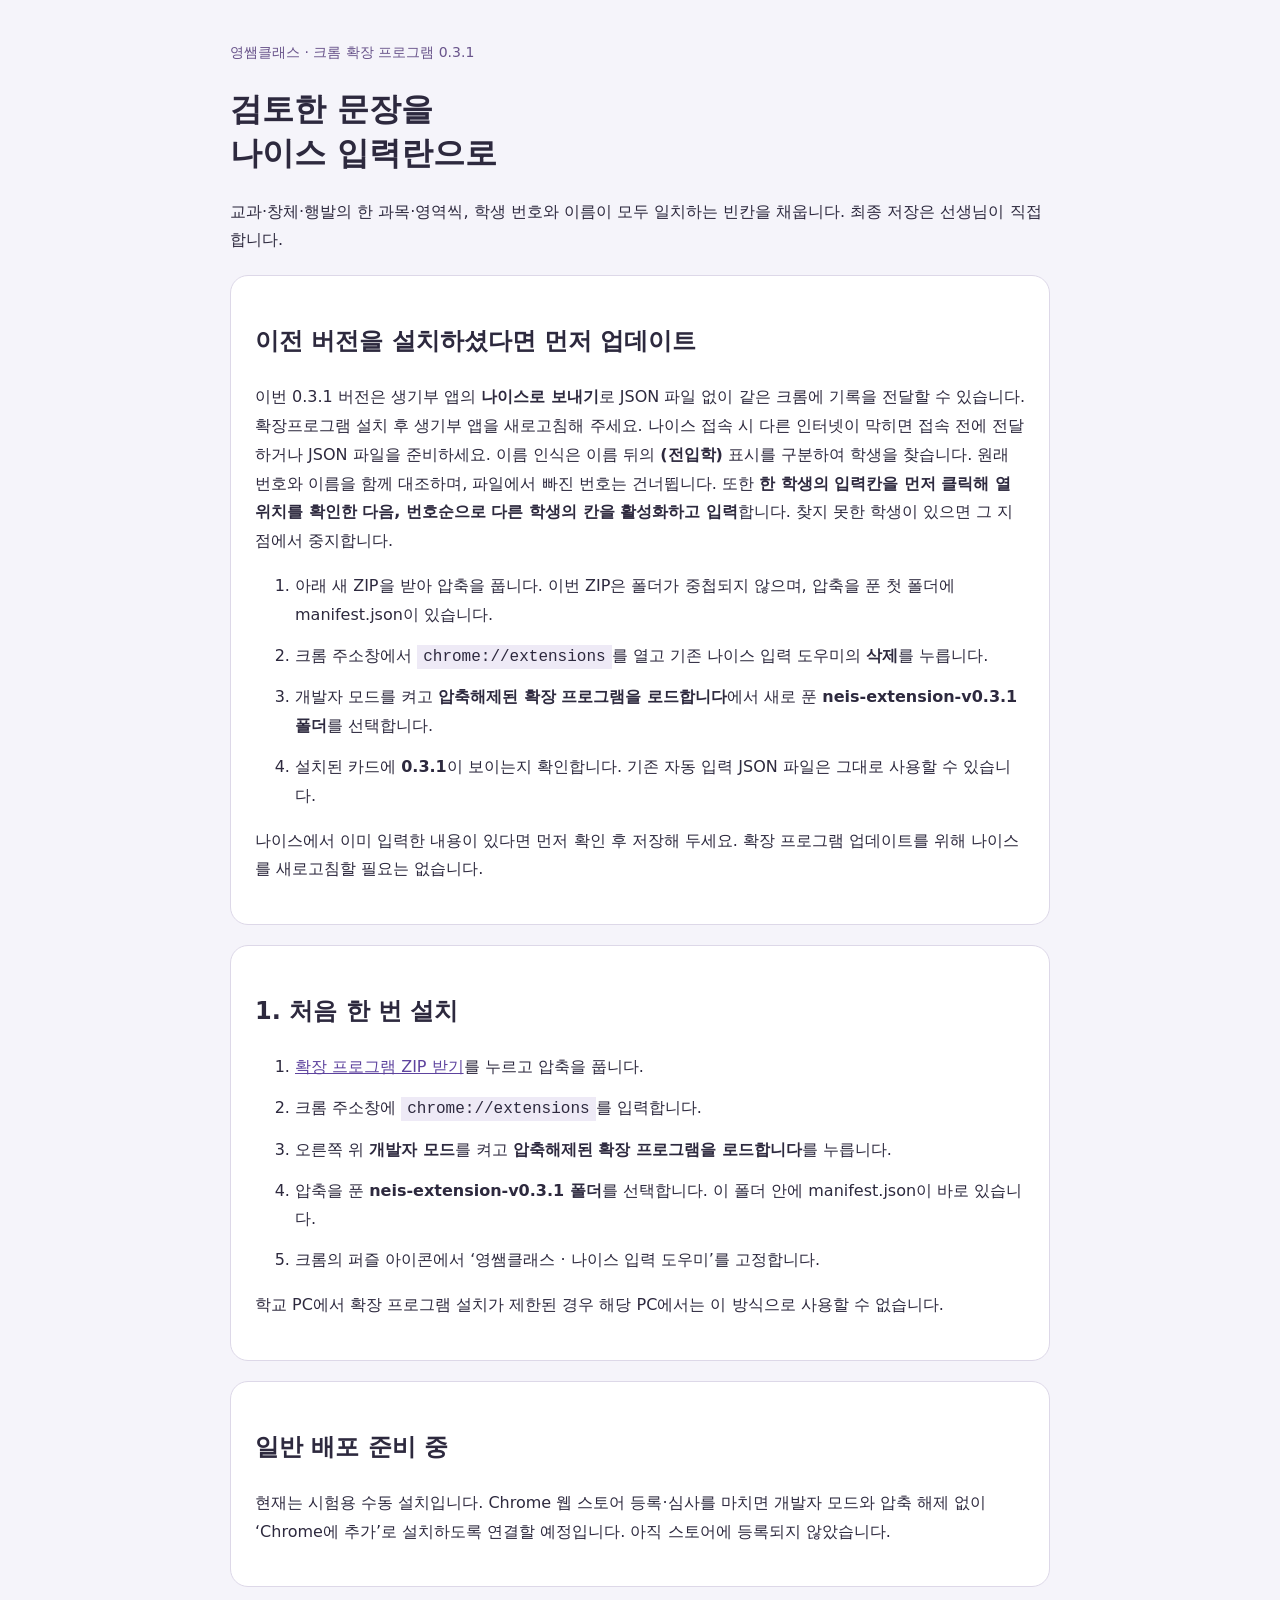
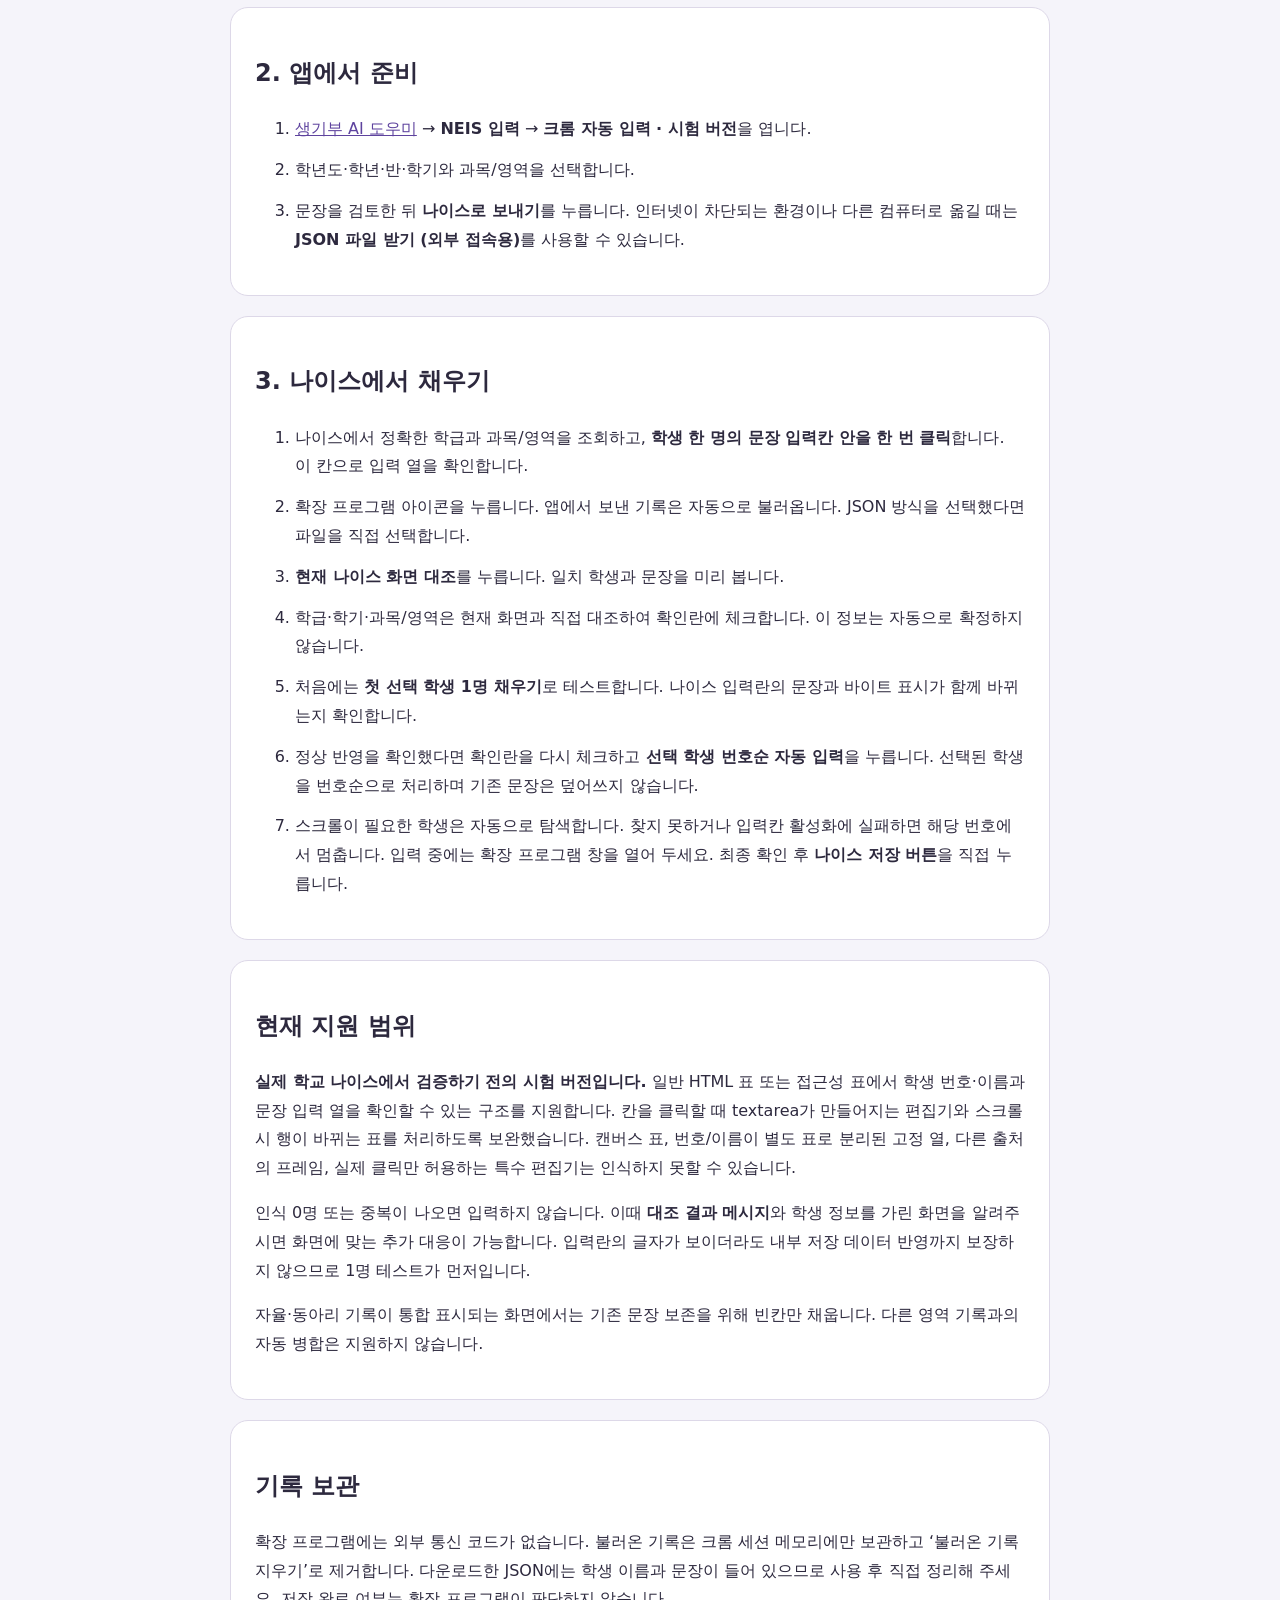
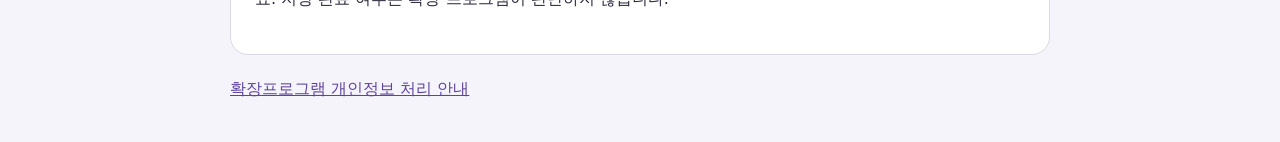
==== commit 2593ecaf: "Prepare NEIS 0.3.1 beta store package, privacy disclosure, fictional demo and listing assets" ====
--- a/neis-guide.html
+++ b/neis-guide.html
@@ -1,10 +1,10 @@
 <!doctype html><html lang="ko"><meta charset="utf-8"><meta name="viewport" content="width=device-width,initial-scale=1"><title>나이스 자동 입력 · 설치 안내</title>
 <style>body{font:16px/1.8 system-ui,sans-serif;background:#f5f4fa;color:#2d293e;max-width:820px;margin:40px auto;padding:0 24px}section{background:white;border:1px solid #ddd8e8;border-radius:18px;padding:24px;margin:20px 0}h1{line-height:1.4}a{color:#5e439e}code{background:#eeeaf6;padding:3px 6px}li{margin:12px 0}.tag{color:#69548b;font-size:14px}</style>
-<p class="tag">영쌤클래스 · 크롬 확장 프로그램 0.3.0</p><h1>검토한 문장을<br>나이스 입력란으로</h1><p>교과·창체·행발의 한 과목·영역씩, 학생 번호와 이름이 모두 일치하는 빈칸을 채웁니다. 최종 저장은 선생님이 직접 합니다.</p>
-<section><h2>이전 버전을 설치하셨다면 먼저 업데이트</h2><p>이번 0.3.0 버전은 생기부 앱의 <b>나이스로 보내기</b>로 JSON 파일 없이 같은 크롬에 기록을 전달할 수 있습니다. 확장프로그램 설치 후 생기부 앱을 새로고침해 주세요. 나이스 접속 시 다른 인터넷이 막히면 접속 전에 전달하거나 JSON 파일을 준비하세요. 이름 인식은 이름 뒤의 <b>(전입학)</b> 표시를 구분하여 학생을 찾습니다. 원래 번호와 이름을 함께 대조하며, 파일에서 빠진 번호는 건너뜁니다. 또한 <b>한 학생의 입력칸을 먼저 클릭해 열 위치를 확인한 다음, 번호순으로 다른 학생의 칸을 활성화하고 입력</b>합니다. 찾지 못한 학생이 있으면 그 지점에서 중지합니다.</p><ol><li>아래 새 ZIP을 받아 압축을 풉니다. 이번 ZIP은 폴더가 중첩되지 않으며, 압축을 푼 첫 폴더에 manifest.json이 있습니다.</li><li>크롬 주소창에서 <code>chrome://extensions</code>를 열고 기존 나이스 입력 도우미의 <b>삭제</b>를 누릅니다.</li><li>개발자 모드를 켜고 <b>압축해제된 확장 프로그램을 로드합니다</b>에서 새로 푼 <b>neis-extension-v0.3.0 폴더</b>를 선택합니다.</li><li>설치된 카드에 <b>0.3.0</b>이 보이는지 확인합니다. 기존 자동 입력 JSON 파일은 그대로 사용할 수 있습니다.</li></ol><p>나이스에서 이미 입력한 내용이 있다면 먼저 확인 후 저장해 두세요. 확장 프로그램 업데이트를 위해 나이스를 새로고침할 필요는 없습니다.</p></section><section><h2>1. 처음 한 번 설치</h2><ol><li><a href="neis-extension-v0.3.0.zip" download>확장 프로그램 ZIP 받기</a>를 누르고 압축을 풉니다.</li><li>크롬 주소창에 <code>chrome://extensions</code>를 입력합니다.</li><li>오른쪽 위 <b>개발자 모드</b>를 켜고 <b>압축해제된 확장 프로그램을 로드합니다</b>를 누릅니다.</li><li>압축을 푼 <b>neis-extension-v0.3.0 폴더</b>를 선택합니다. 이 폴더 안에 manifest.json이 바로 있습니다.</li><li>크롬의 퍼즐 아이콘에서 ‘영쌤클래스 · 나이스 입력 도우미’를 고정합니다.</li></ol><p>학교 PC에서 확장 프로그램 설치가 제한된 경우 해당 PC에서는 이 방식으로 사용할 수 없습니다.</p></section>
+<p class="tag">영쌤클래스 · 크롬 확장 프로그램 0.3.1</p><h1>검토한 문장을<br>나이스 입력란으로</h1><p>교과·창체·행발의 한 과목·영역씩, 학생 번호와 이름이 모두 일치하는 빈칸을 채웁니다. 최종 저장은 선생님이 직접 합니다.</p>
+<section><h2>이전 버전을 설치하셨다면 먼저 업데이트</h2><p>이번 0.3.1 버전은 생기부 앱의 <b>나이스로 보내기</b>로 JSON 파일 없이 같은 크롬에 기록을 전달할 수 있습니다. 확장프로그램 설치 후 생기부 앱을 새로고침해 주세요. 나이스 접속 시 다른 인터넷이 막히면 접속 전에 전달하거나 JSON 파일을 준비하세요. 이름 인식은 이름 뒤의 <b>(전입학)</b> 표시를 구분하여 학생을 찾습니다. 원래 번호와 이름을 함께 대조하며, 파일에서 빠진 번호는 건너뜁니다. 또한 <b>한 학생의 입력칸을 먼저 클릭해 열 위치를 확인한 다음, 번호순으로 다른 학생의 칸을 활성화하고 입력</b>합니다. 찾지 못한 학생이 있으면 그 지점에서 중지합니다.</p><ol><li>아래 새 ZIP을 받아 압축을 풉니다. 이번 ZIP은 폴더가 중첩되지 않으며, 압축을 푼 첫 폴더에 manifest.json이 있습니다.</li><li>크롬 주소창에서 <code>chrome://extensions</code>를 열고 기존 나이스 입력 도우미의 <b>삭제</b>를 누릅니다.</li><li>개발자 모드를 켜고 <b>압축해제된 확장 프로그램을 로드합니다</b>에서 새로 푼 <b>neis-extension-v0.3.1 폴더</b>를 선택합니다.</li><li>설치된 카드에 <b>0.3.1</b>이 보이는지 확인합니다. 기존 자동 입력 JSON 파일은 그대로 사용할 수 있습니다.</li></ol><p>나이스에서 이미 입력한 내용이 있다면 먼저 확인 후 저장해 두세요. 확장 프로그램 업데이트를 위해 나이스를 새로고침할 필요는 없습니다.</p></section><section><h2>1. 처음 한 번 설치</h2><ol><li><a href="neis-extension-v0.3.1.zip" download>확장 프로그램 ZIP 받기</a>를 누르고 압축을 풉니다.</li><li>크롬 주소창에 <code>chrome://extensions</code>를 입력합니다.</li><li>오른쪽 위 <b>개발자 모드</b>를 켜고 <b>압축해제된 확장 프로그램을 로드합니다</b>를 누릅니다.</li><li>압축을 푼 <b>neis-extension-v0.3.1 폴더</b>를 선택합니다. 이 폴더 안에 manifest.json이 바로 있습니다.</li><li>크롬의 퍼즐 아이콘에서 ‘영쌤클래스 · 나이스 입력 도우미’를 고정합니다.</li></ol><p>학교 PC에서 확장 프로그램 설치가 제한된 경우 해당 PC에서는 이 방식으로 사용할 수 없습니다.</p></section>
 <section><h2>일반 배포 준비 중</h2><p>현재는 시험용 수동 설치입니다. Chrome 웹 스토어 등록·심사를 마치면 개발자 모드와 압축 해제 없이 ‘Chrome에 추가’로 설치하도록 연결할 예정입니다. 아직 스토어에 등록되지 않았습니다.</p></section><section><h2>2. 앱에서 준비</h2><ol><li><a href="./index.html">생기부 AI 도우미</a> → <b>NEIS 입력</b> → <b>크롬 자동 입력 · 시험 버전</b>을 엽니다.</li><li>학년도·학년·반·학기와 과목/영역을 선택합니다.</li><li>문장을 검토한 뒤 <b>나이스로 보내기</b>를 누릅니다. 인터넷이 차단되는 환경이나 다른 컴퓨터로 옮길 때는 <b>JSON 파일 받기 (외부 접속용)</b>를 사용할 수 있습니다.</li></ol></section>
 <section><h2>3. 나이스에서 채우기</h2><ol><li>나이스에서 정확한 학급과 과목/영역을 조회하고, <b>학생 한 명의 문장 입력칸 안을 한 번 클릭</b>합니다. 이 칸으로 입력 열을 확인합니다.</li><li>확장 프로그램 아이콘을 누릅니다. 앱에서 보낸 기록은 자동으로 불러옵니다. JSON 방식을 선택했다면 파일을 직접 선택합니다.</li><li><b>현재 나이스 화면 대조</b>를 누릅니다. 일치 학생과 문장을 미리 봅니다.</li><li>학급·학기·과목/영역은 현재 화면과 직접 대조하여 확인란에 체크합니다. 이 정보는 자동으로 확정하지 않습니다.</li><li>처음에는 <b>첫 선택 학생 1명 채우기</b>로 테스트합니다. 나이스 입력란의 문장과 바이트 표시가 함께 바뀌는지 확인합니다.</li><li>정상 반영을 확인했다면 확인란을 다시 체크하고 <b>선택 학생 번호순 자동 입력</b>을 누릅니다. 선택된 학생을 번호순으로 처리하며 기존 문장은 덮어쓰지 않습니다.</li><li>스크롤이 필요한 학생은 자동으로 탐색합니다. 찾지 못하거나 입력칸 활성화에 실패하면 해당 번호에서 멈춥니다. 입력 중에는 확장 프로그램 창을 열어 두세요. 최종 확인 후 <b>나이스 저장 버튼</b>을 직접 누릅니다.</li></ol></section>
 <section><h2>현재 지원 범위</h2><p><b>실제 학교 나이스에서 검증하기 전의 시험 버전입니다.</b> 일반 HTML 표 또는 접근성 표에서 학생 번호·이름과 문장 입력 열을 확인할 수 있는 구조를 지원합니다. 칸을 클릭할 때 textarea가 만들어지는 편집기와 스크롤 시 행이 바뀌는 표를 처리하도록 보완했습니다. 캔버스 표, 번호/이름이 별도 표로 분리된 고정 열, 다른 출처의 프레임, 실제 클릭만 허용하는 특수 편집기는 인식하지 못할 수 있습니다.</p><p>인식 0명 또는 중복이 나오면 입력하지 않습니다. 이때 <b>대조 결과 메시지</b>와 학생 정보를 가린 화면을 알려주시면 화면에 맞는 추가 대응이 가능합니다. 입력란의 글자가 보이더라도 내부 저장 데이터 반영까지 보장하지 않으므로 1명 테스트가 먼저입니다.</p><p>자율·동아리 기록이 통합 표시되는 화면에서는 기존 문장 보존을 위해 빈칸만 채웁니다. 다른 영역 기록과의 자동 병합은 지원하지 않습니다.</p></section>
 <section><h2>기록 보관</h2><p>확장 프로그램에는 외부 통신 코드가 없습니다. 불러온 기록은 크롬 세션 메모리에만 보관하고 ‘불러온 기록 지우기’로 제거합니다. 다운로드한 JSON에는 학생 이름과 문장이 들어 있으므로 사용 후 직접 정리해 주세요. 저장 완료 여부는 확장 프로그램이 판단하지 않습니다.</p></section>
-</html>
+<p><a href="neis-privacy.html">확장프로그램 개인정보 처리 안내</a></p></html>
 
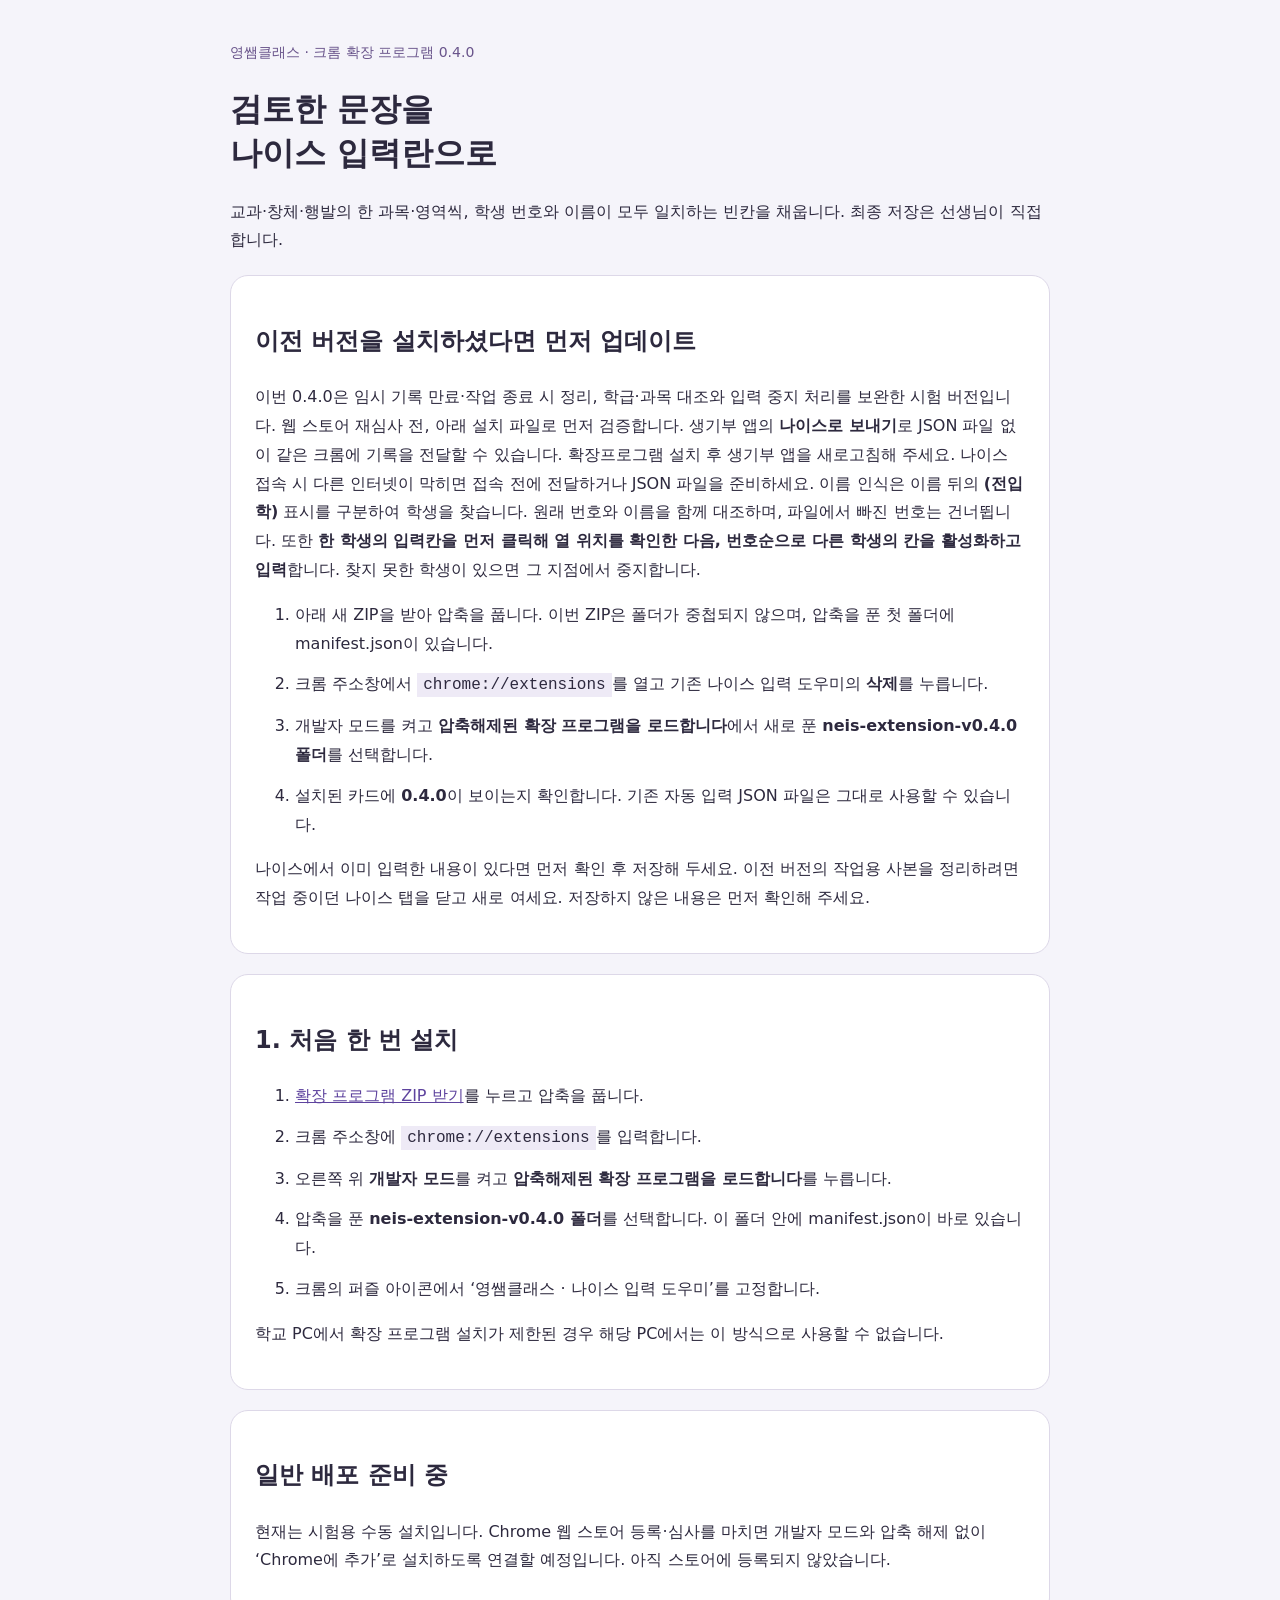
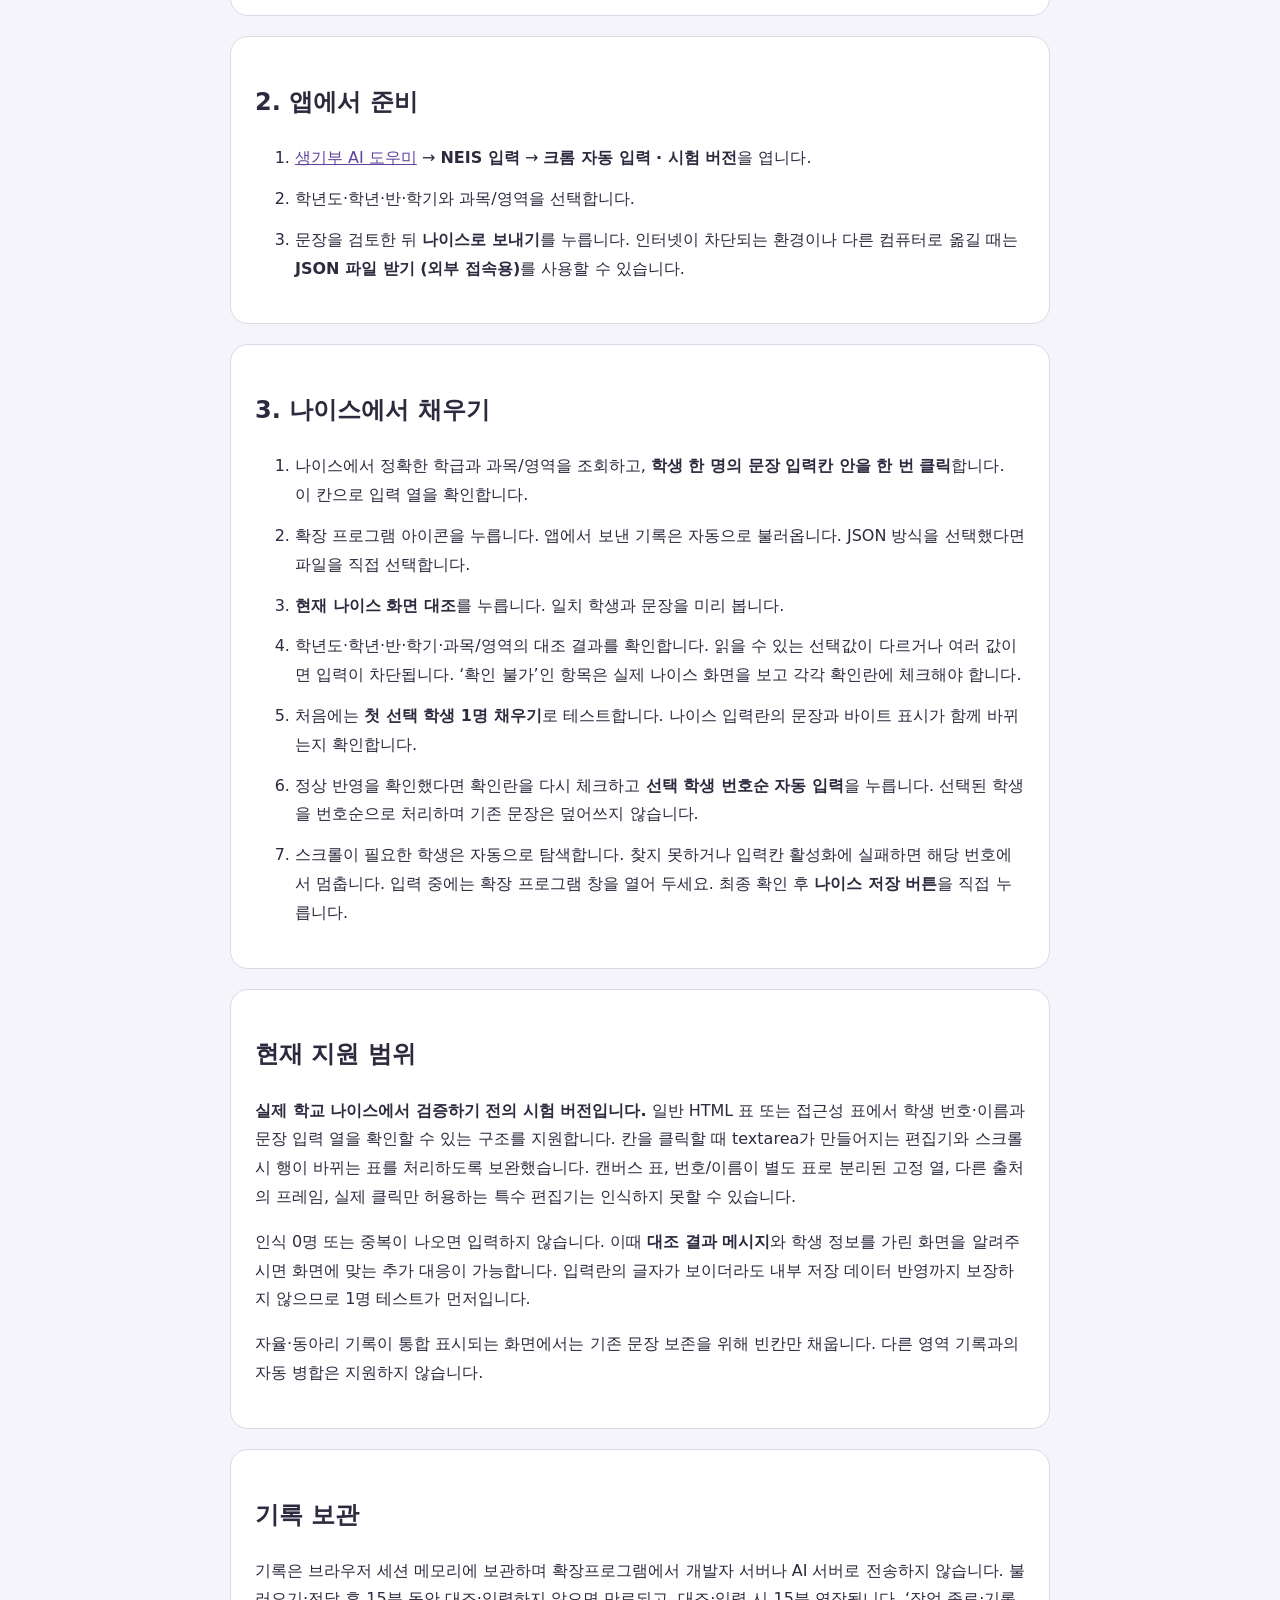
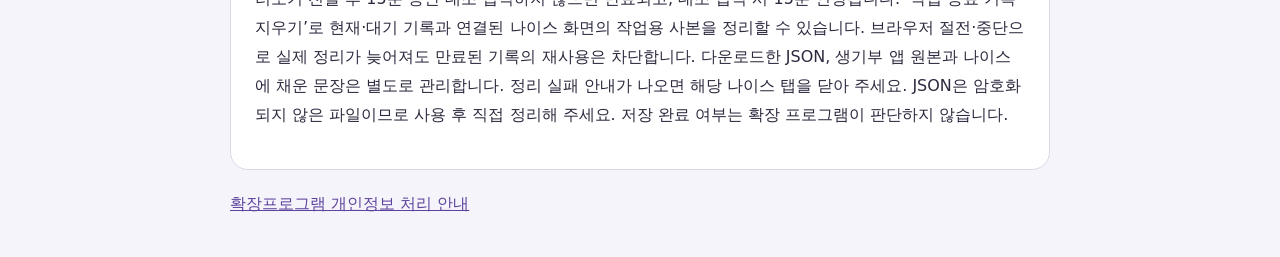
==== commit 967c93bd: "Release NEIS helper 0.4.0 with expiring sessions and context safeguards Add session cleanup, expiry " ====
--- a/neis-guide.html
+++ b/neis-guide.html
@@ -1,10 +1,10 @@
 <!doctype html><html lang="ko"><meta charset="utf-8"><meta name="viewport" content="width=device-width,initial-scale=1"><title>나이스 자동 입력 · 설치 안내</title>
 <style>body{font:16px/1.8 system-ui,sans-serif;background:#f5f4fa;color:#2d293e;max-width:820px;margin:40px auto;padding:0 24px}section{background:white;border:1px solid #ddd8e8;border-radius:18px;padding:24px;margin:20px 0}h1{line-height:1.4}a{color:#5e439e}code{background:#eeeaf6;padding:3px 6px}li{margin:12px 0}.tag{color:#69548b;font-size:14px}</style>
-<p class="tag">영쌤클래스 · 크롬 확장 프로그램 0.3.1</p><h1>검토한 문장을<br>나이스 입력란으로</h1><p>교과·창체·행발의 한 과목·영역씩, 학생 번호와 이름이 모두 일치하는 빈칸을 채웁니다. 최종 저장은 선생님이 직접 합니다.</p>
-<section><h2>이전 버전을 설치하셨다면 먼저 업데이트</h2><p>이번 0.3.1 버전은 생기부 앱의 <b>나이스로 보내기</b>로 JSON 파일 없이 같은 크롬에 기록을 전달할 수 있습니다. 확장프로그램 설치 후 생기부 앱을 새로고침해 주세요. 나이스 접속 시 다른 인터넷이 막히면 접속 전에 전달하거나 JSON 파일을 준비하세요. 이름 인식은 이름 뒤의 <b>(전입학)</b> 표시를 구분하여 학생을 찾습니다. 원래 번호와 이름을 함께 대조하며, 파일에서 빠진 번호는 건너뜁니다. 또한 <b>한 학생의 입력칸을 먼저 클릭해 열 위치를 확인한 다음, 번호순으로 다른 학생의 칸을 활성화하고 입력</b>합니다. 찾지 못한 학생이 있으면 그 지점에서 중지합니다.</p><ol><li>아래 새 ZIP을 받아 압축을 풉니다. 이번 ZIP은 폴더가 중첩되지 않으며, 압축을 푼 첫 폴더에 manifest.json이 있습니다.</li><li>크롬 주소창에서 <code>chrome://extensions</code>를 열고 기존 나이스 입력 도우미의 <b>삭제</b>를 누릅니다.</li><li>개발자 모드를 켜고 <b>압축해제된 확장 프로그램을 로드합니다</b>에서 새로 푼 <b>neis-extension-v0.3.1 폴더</b>를 선택합니다.</li><li>설치된 카드에 <b>0.3.1</b>이 보이는지 확인합니다. 기존 자동 입력 JSON 파일은 그대로 사용할 수 있습니다.</li></ol><p>나이스에서 이미 입력한 내용이 있다면 먼저 확인 후 저장해 두세요. 확장 프로그램 업데이트를 위해 나이스를 새로고침할 필요는 없습니다.</p></section><section><h2>1. 처음 한 번 설치</h2><ol><li><a href="neis-extension-v0.3.1.zip" download>확장 프로그램 ZIP 받기</a>를 누르고 압축을 풉니다.</li><li>크롬 주소창에 <code>chrome://extensions</code>를 입력합니다.</li><li>오른쪽 위 <b>개발자 모드</b>를 켜고 <b>압축해제된 확장 프로그램을 로드합니다</b>를 누릅니다.</li><li>압축을 푼 <b>neis-extension-v0.3.1 폴더</b>를 선택합니다. 이 폴더 안에 manifest.json이 바로 있습니다.</li><li>크롬의 퍼즐 아이콘에서 ‘영쌤클래스 · 나이스 입력 도우미’를 고정합니다.</li></ol><p>학교 PC에서 확장 프로그램 설치가 제한된 경우 해당 PC에서는 이 방식으로 사용할 수 없습니다.</p></section>
+<p class="tag">영쌤클래스 · 크롬 확장 프로그램 0.4.0</p><h1>검토한 문장을<br>나이스 입력란으로</h1><p>교과·창체·행발의 한 과목·영역씩, 학생 번호와 이름이 모두 일치하는 빈칸을 채웁니다. 최종 저장은 선생님이 직접 합니다.</p>
+<section><h2>이전 버전을 설치하셨다면 먼저 업데이트</h2><p>이번 0.4.0은 임시 기록 만료·작업 종료 시 정리, 학급·과목 대조와 입력 중지 처리를 보완한 시험 버전입니다. 웹 스토어 재심사 전, 아래 설치 파일로 먼저 검증합니다. 생기부 앱의 <b>나이스로 보내기</b>로 JSON 파일 없이 같은 크롬에 기록을 전달할 수 있습니다. 확장프로그램 설치 후 생기부 앱을 새로고침해 주세요. 나이스 접속 시 다른 인터넷이 막히면 접속 전에 전달하거나 JSON 파일을 준비하세요. 이름 인식은 이름 뒤의 <b>(전입학)</b> 표시를 구분하여 학생을 찾습니다. 원래 번호와 이름을 함께 대조하며, 파일에서 빠진 번호는 건너뜁니다. 또한 <b>한 학생의 입력칸을 먼저 클릭해 열 위치를 확인한 다음, 번호순으로 다른 학생의 칸을 활성화하고 입력</b>합니다. 찾지 못한 학생이 있으면 그 지점에서 중지합니다.</p><ol><li>아래 새 ZIP을 받아 압축을 풉니다. 이번 ZIP은 폴더가 중첩되지 않으며, 압축을 푼 첫 폴더에 manifest.json이 있습니다.</li><li>크롬 주소창에서 <code>chrome://extensions</code>를 열고 기존 나이스 입력 도우미의 <b>삭제</b>를 누릅니다.</li><li>개발자 모드를 켜고 <b>압축해제된 확장 프로그램을 로드합니다</b>에서 새로 푼 <b>neis-extension-v0.4.0 폴더</b>를 선택합니다.</li><li>설치된 카드에 <b>0.4.0</b>이 보이는지 확인합니다. 기존 자동 입력 JSON 파일은 그대로 사용할 수 있습니다.</li></ol><p>나이스에서 이미 입력한 내용이 있다면 먼저 확인 후 저장해 두세요. 이전 버전의 작업용 사본을 정리하려면 작업 중이던 나이스 탭을 닫고 새로 여세요. 저장하지 않은 내용은 먼저 확인해 주세요.</p></section><section><h2>1. 처음 한 번 설치</h2><ol><li><a href="neis-extension-v0.4.0.zip" download>확장 프로그램 ZIP 받기</a>를 누르고 압축을 풉니다.</li><li>크롬 주소창에 <code>chrome://extensions</code>를 입력합니다.</li><li>오른쪽 위 <b>개발자 모드</b>를 켜고 <b>압축해제된 확장 프로그램을 로드합니다</b>를 누릅니다.</li><li>압축을 푼 <b>neis-extension-v0.4.0 폴더</b>를 선택합니다. 이 폴더 안에 manifest.json이 바로 있습니다.</li><li>크롬의 퍼즐 아이콘에서 ‘영쌤클래스 · 나이스 입력 도우미’를 고정합니다.</li></ol><p>학교 PC에서 확장 프로그램 설치가 제한된 경우 해당 PC에서는 이 방식으로 사용할 수 없습니다.</p></section>
 <section><h2>일반 배포 준비 중</h2><p>현재는 시험용 수동 설치입니다. Chrome 웹 스토어 등록·심사를 마치면 개발자 모드와 압축 해제 없이 ‘Chrome에 추가’로 설치하도록 연결할 예정입니다. 아직 스토어에 등록되지 않았습니다.</p></section><section><h2>2. 앱에서 준비</h2><ol><li><a href="./index.html">생기부 AI 도우미</a> → <b>NEIS 입력</b> → <b>크롬 자동 입력 · 시험 버전</b>을 엽니다.</li><li>학년도·학년·반·학기와 과목/영역을 선택합니다.</li><li>문장을 검토한 뒤 <b>나이스로 보내기</b>를 누릅니다. 인터넷이 차단되는 환경이나 다른 컴퓨터로 옮길 때는 <b>JSON 파일 받기 (외부 접속용)</b>를 사용할 수 있습니다.</li></ol></section>
-<section><h2>3. 나이스에서 채우기</h2><ol><li>나이스에서 정확한 학급과 과목/영역을 조회하고, <b>학생 한 명의 문장 입력칸 안을 한 번 클릭</b>합니다. 이 칸으로 입력 열을 확인합니다.</li><li>확장 프로그램 아이콘을 누릅니다. 앱에서 보낸 기록은 자동으로 불러옵니다. JSON 방식을 선택했다면 파일을 직접 선택합니다.</li><li><b>현재 나이스 화면 대조</b>를 누릅니다. 일치 학생과 문장을 미리 봅니다.</li><li>학급·학기·과목/영역은 현재 화면과 직접 대조하여 확인란에 체크합니다. 이 정보는 자동으로 확정하지 않습니다.</li><li>처음에는 <b>첫 선택 학생 1명 채우기</b>로 테스트합니다. 나이스 입력란의 문장과 바이트 표시가 함께 바뀌는지 확인합니다.</li><li>정상 반영을 확인했다면 확인란을 다시 체크하고 <b>선택 학생 번호순 자동 입력</b>을 누릅니다. 선택된 학생을 번호순으로 처리하며 기존 문장은 덮어쓰지 않습니다.</li><li>스크롤이 필요한 학생은 자동으로 탐색합니다. 찾지 못하거나 입력칸 활성화에 실패하면 해당 번호에서 멈춥니다. 입력 중에는 확장 프로그램 창을 열어 두세요. 최종 확인 후 <b>나이스 저장 버튼</b>을 직접 누릅니다.</li></ol></section>
+<section><h2>3. 나이스에서 채우기</h2><ol><li>나이스에서 정확한 학급과 과목/영역을 조회하고, <b>학생 한 명의 문장 입력칸 안을 한 번 클릭</b>합니다. 이 칸으로 입력 열을 확인합니다.</li><li>확장 프로그램 아이콘을 누릅니다. 앱에서 보낸 기록은 자동으로 불러옵니다. JSON 방식을 선택했다면 파일을 직접 선택합니다.</li><li><b>현재 나이스 화면 대조</b>를 누릅니다. 일치 학생과 문장을 미리 봅니다.</li><li>학년도·학년·반·학기·과목/영역의 대조 결과를 확인합니다. 읽을 수 있는 선택값이 다르거나 여러 값이면 입력이 차단됩니다. ‘확인 불가’인 항목은 실제 나이스 화면을 보고 각각 확인란에 체크해야 합니다.</li><li>처음에는 <b>첫 선택 학생 1명 채우기</b>로 테스트합니다. 나이스 입력란의 문장과 바이트 표시가 함께 바뀌는지 확인합니다.</li><li>정상 반영을 확인했다면 확인란을 다시 체크하고 <b>선택 학생 번호순 자동 입력</b>을 누릅니다. 선택된 학생을 번호순으로 처리하며 기존 문장은 덮어쓰지 않습니다.</li><li>스크롤이 필요한 학생은 자동으로 탐색합니다. 찾지 못하거나 입력칸 활성화에 실패하면 해당 번호에서 멈춥니다. 입력 중에는 확장 프로그램 창을 열어 두세요. 최종 확인 후 <b>나이스 저장 버튼</b>을 직접 누릅니다.</li></ol></section>
 <section><h2>현재 지원 범위</h2><p><b>실제 학교 나이스에서 검증하기 전의 시험 버전입니다.</b> 일반 HTML 표 또는 접근성 표에서 학생 번호·이름과 문장 입력 열을 확인할 수 있는 구조를 지원합니다. 칸을 클릭할 때 textarea가 만들어지는 편집기와 스크롤 시 행이 바뀌는 표를 처리하도록 보완했습니다. 캔버스 표, 번호/이름이 별도 표로 분리된 고정 열, 다른 출처의 프레임, 실제 클릭만 허용하는 특수 편집기는 인식하지 못할 수 있습니다.</p><p>인식 0명 또는 중복이 나오면 입력하지 않습니다. 이때 <b>대조 결과 메시지</b>와 학생 정보를 가린 화면을 알려주시면 화면에 맞는 추가 대응이 가능합니다. 입력란의 글자가 보이더라도 내부 저장 데이터 반영까지 보장하지 않으므로 1명 테스트가 먼저입니다.</p><p>자율·동아리 기록이 통합 표시되는 화면에서는 기존 문장 보존을 위해 빈칸만 채웁니다. 다른 영역 기록과의 자동 병합은 지원하지 않습니다.</p></section>
-<section><h2>기록 보관</h2><p>확장 프로그램에는 외부 통신 코드가 없습니다. 불러온 기록은 크롬 세션 메모리에만 보관하고 ‘불러온 기록 지우기’로 제거합니다. 다운로드한 JSON에는 학생 이름과 문장이 들어 있으므로 사용 후 직접 정리해 주세요. 저장 완료 여부는 확장 프로그램이 판단하지 않습니다.</p></section>
+<section><h2>기록 보관</h2><p>기록은 브라우저 세션 메모리에 보관하며 확장프로그램에서 개발자 서버나 AI 서버로 전송하지 않습니다. 불러오기·전달 후 15분 동안 대조·입력하지 않으면 만료되고, 대조·입력 시 15분 연장됩니다. ‘작업 종료·기록 지우기’로 현재·대기 기록과 연결된 나이스 화면의 작업용 사본을 정리할 수 있습니다. 브라우저 절전·중단으로 실제 정리가 늦어져도 만료된 기록의 재사용은 차단합니다. 다운로드한 JSON, 생기부 앱 원본과 나이스에 채운 문장은 별도로 관리합니다. 정리 실패 안내가 나오면 해당 나이스 탭을 닫아 주세요. JSON은 암호화되지 않은 파일이므로 사용 후 직접 정리해 주세요. 저장 완료 여부는 확장 프로그램이 판단하지 않습니다.</p></section>
 <p><a href="neis-privacy.html">확장프로그램 개인정보 처리 안내</a></p></html>
 
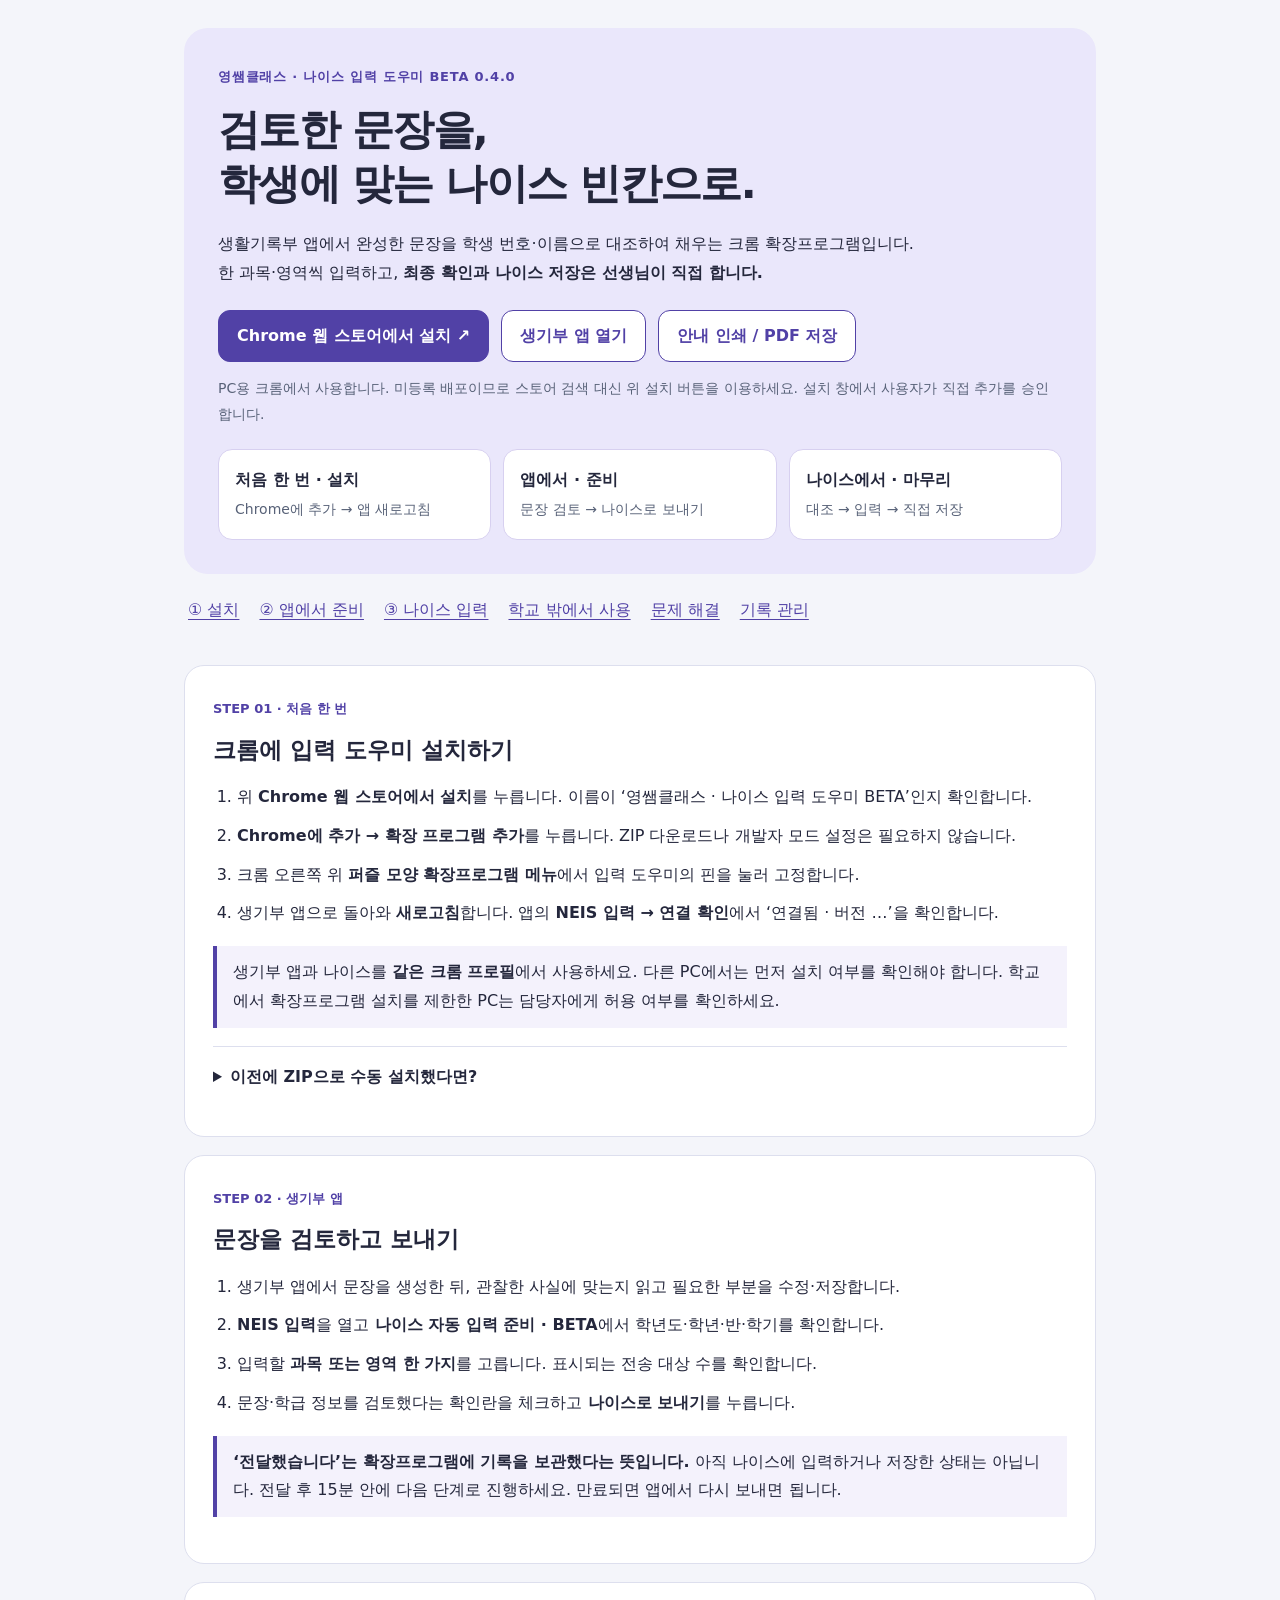
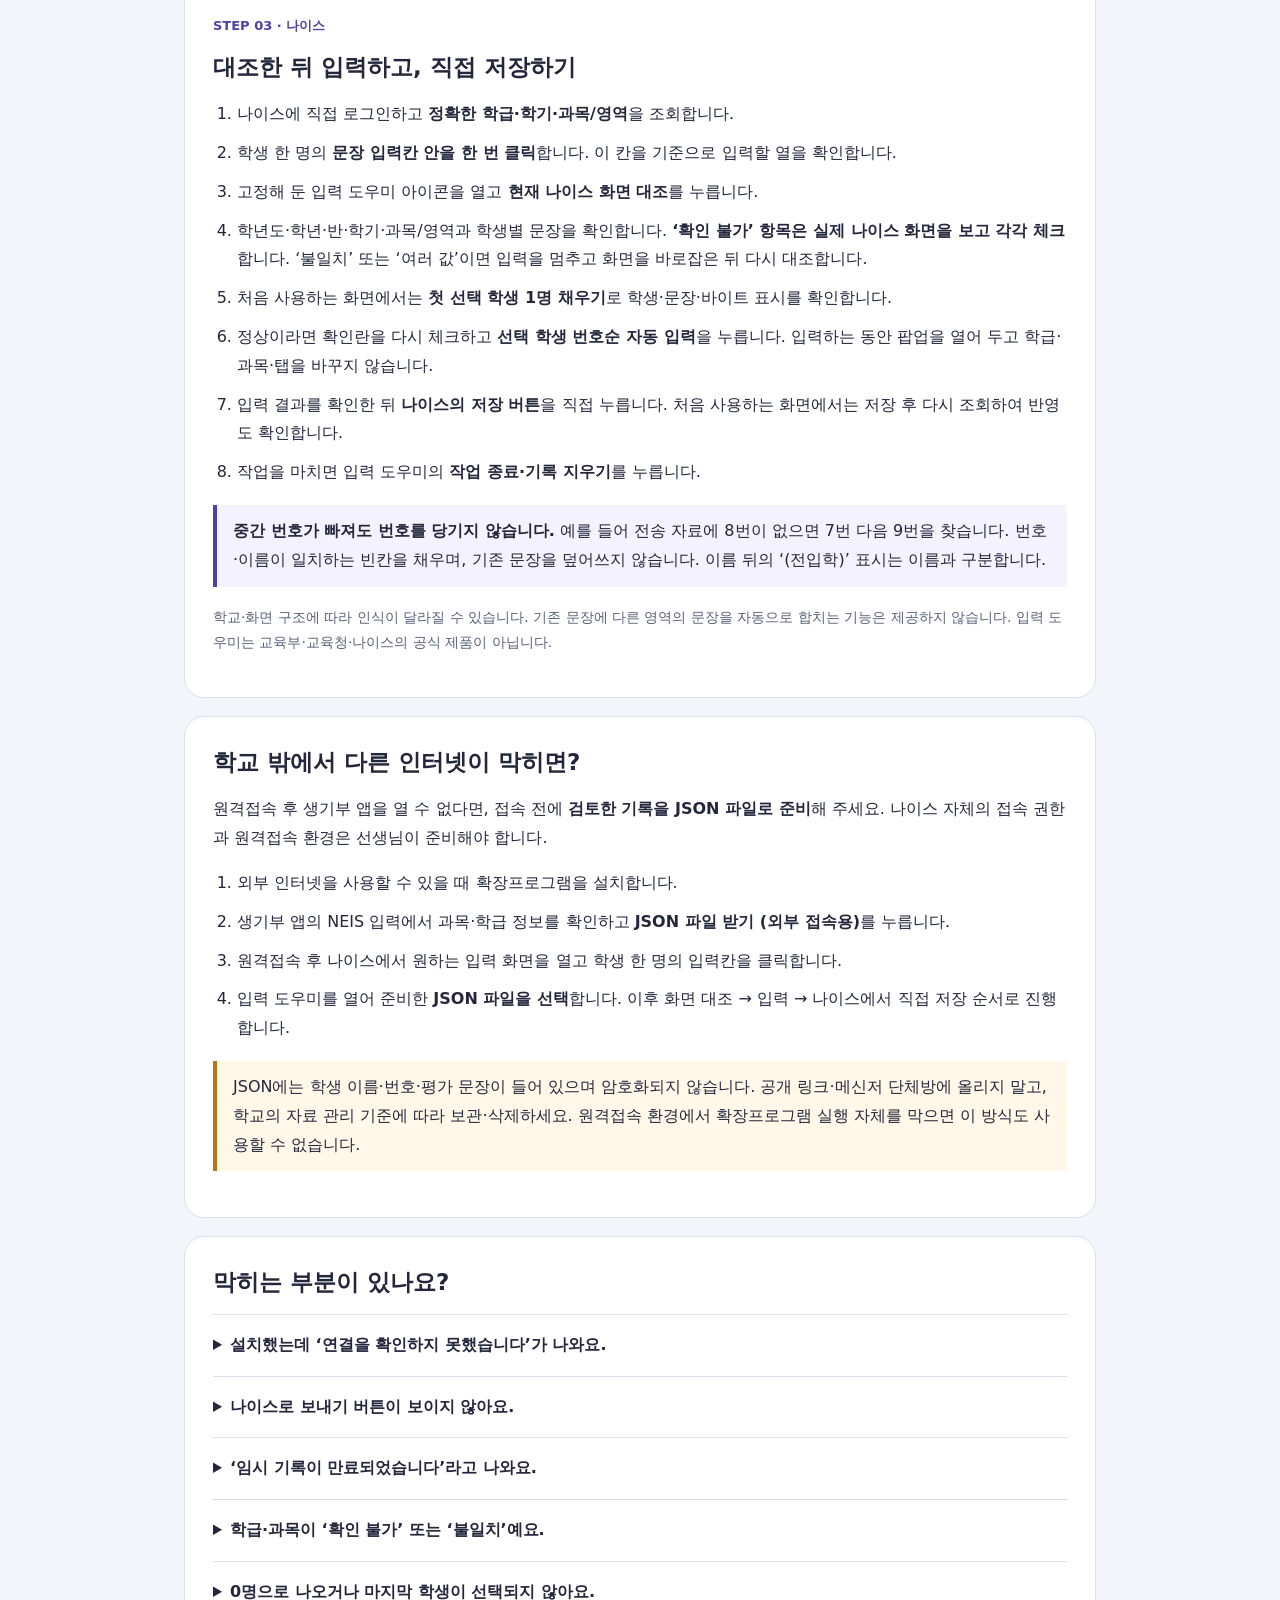
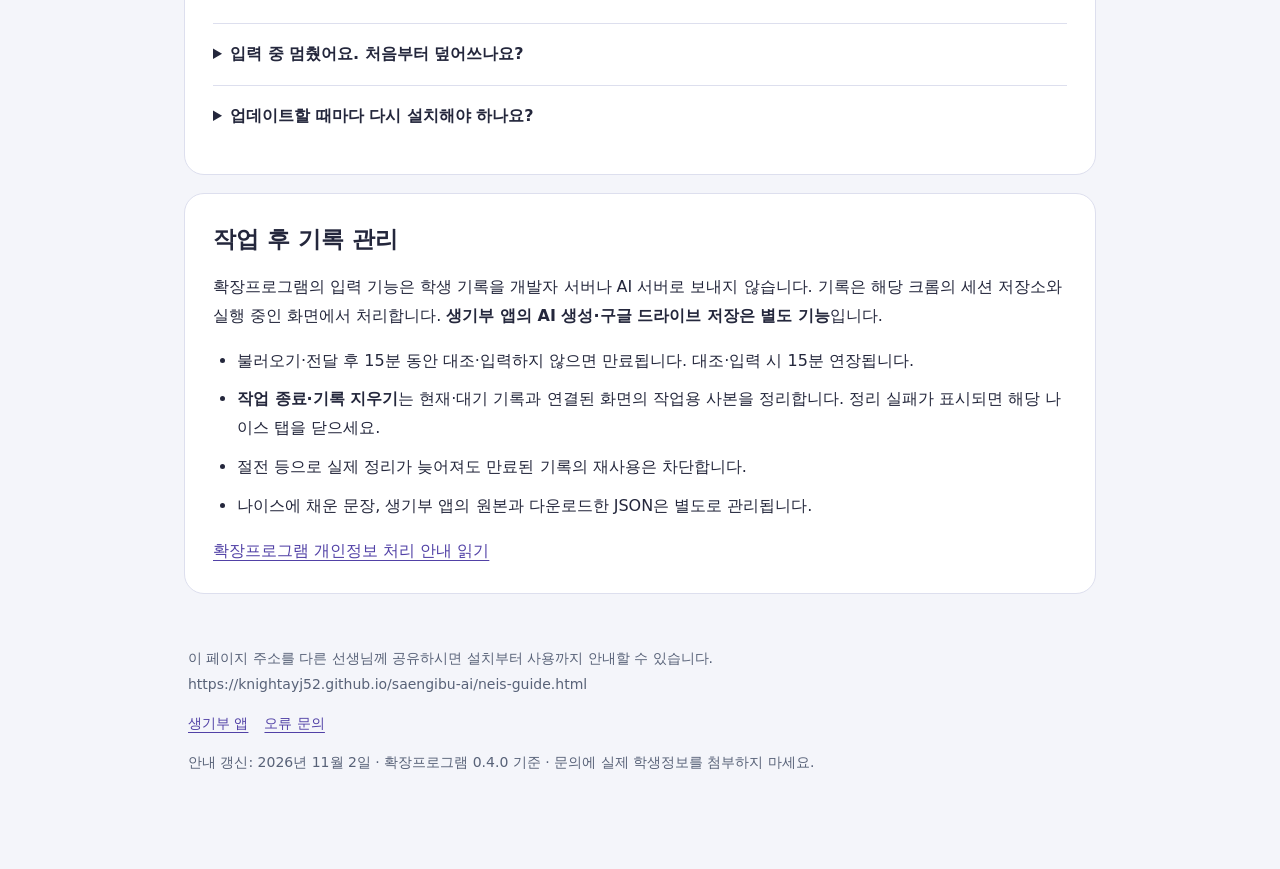
==== commit 7b7bb16c: "Connect published NEIS extension store listing and teacher guide Add installation links on login and" ====
--- a/neis-guide.html
+++ b/neis-guide.html
@@ -1,10 +1,52 @@
-<!doctype html><html lang="ko"><meta charset="utf-8"><meta name="viewport" content="width=device-width,initial-scale=1"><title>나이스 자동 입력 · 설치 안내</title>
-<style>body{font:16px/1.8 system-ui,sans-serif;background:#f5f4fa;color:#2d293e;max-width:820px;margin:40px auto;padding:0 24px}section{background:white;border:1px solid #ddd8e8;border-radius:18px;padding:24px;margin:20px 0}h1{line-height:1.4}a{color:#5e439e}code{background:#eeeaf6;padding:3px 6px}li{margin:12px 0}.tag{color:#69548b;font-size:14px}</style>
-<p class="tag">영쌤클래스 · 크롬 확장 프로그램 0.4.0</p><h1>검토한 문장을<br>나이스 입력란으로</h1><p>교과·창체·행발의 한 과목·영역씩, 학생 번호와 이름이 모두 일치하는 빈칸을 채웁니다. 최종 저장은 선생님이 직접 합니다.</p>
-<section><h2>이전 버전을 설치하셨다면 먼저 업데이트</h2><p>이번 0.4.0은 임시 기록 만료·작업 종료 시 정리, 학급·과목 대조와 입력 중지 처리를 보완한 시험 버전입니다. 웹 스토어 재심사 전, 아래 설치 파일로 먼저 검증합니다. 생기부 앱의 <b>나이스로 보내기</b>로 JSON 파일 없이 같은 크롬에 기록을 전달할 수 있습니다. 확장프로그램 설치 후 생기부 앱을 새로고침해 주세요. 나이스 접속 시 다른 인터넷이 막히면 접속 전에 전달하거나 JSON 파일을 준비하세요. 이름 인식은 이름 뒤의 <b>(전입학)</b> 표시를 구분하여 학생을 찾습니다. 원래 번호와 이름을 함께 대조하며, 파일에서 빠진 번호는 건너뜁니다. 또한 <b>한 학생의 입력칸을 먼저 클릭해 열 위치를 확인한 다음, 번호순으로 다른 학생의 칸을 활성화하고 입력</b>합니다. 찾지 못한 학생이 있으면 그 지점에서 중지합니다.</p><ol><li>아래 새 ZIP을 받아 압축을 풉니다. 이번 ZIP은 폴더가 중첩되지 않으며, 압축을 푼 첫 폴더에 manifest.json이 있습니다.</li><li>크롬 주소창에서 <code>chrome://extensions</code>를 열고 기존 나이스 입력 도우미의 <b>삭제</b>를 누릅니다.</li><li>개발자 모드를 켜고 <b>압축해제된 확장 프로그램을 로드합니다</b>에서 새로 푼 <b>neis-extension-v0.4.0 폴더</b>를 선택합니다.</li><li>설치된 카드에 <b>0.4.0</b>이 보이는지 확인합니다. 기존 자동 입력 JSON 파일은 그대로 사용할 수 있습니다.</li></ol><p>나이스에서 이미 입력한 내용이 있다면 먼저 확인 후 저장해 두세요. 이전 버전의 작업용 사본을 정리하려면 작업 중이던 나이스 탭을 닫고 새로 여세요. 저장하지 않은 내용은 먼저 확인해 주세요.</p></section><section><h2>1. 처음 한 번 설치</h2><ol><li><a href="neis-extension-v0.4.0.zip" download>확장 프로그램 ZIP 받기</a>를 누르고 압축을 풉니다.</li><li>크롬 주소창에 <code>chrome://extensions</code>를 입력합니다.</li><li>오른쪽 위 <b>개발자 모드</b>를 켜고 <b>압축해제된 확장 프로그램을 로드합니다</b>를 누릅니다.</li><li>압축을 푼 <b>neis-extension-v0.4.0 폴더</b>를 선택합니다. 이 폴더 안에 manifest.json이 바로 있습니다.</li><li>크롬의 퍼즐 아이콘에서 ‘영쌤클래스 · 나이스 입력 도우미’를 고정합니다.</li></ol><p>학교 PC에서 확장 프로그램 설치가 제한된 경우 해당 PC에서는 이 방식으로 사용할 수 없습니다.</p></section>
-<section><h2>일반 배포 준비 중</h2><p>현재는 시험용 수동 설치입니다. Chrome 웹 스토어 등록·심사를 마치면 개발자 모드와 압축 해제 없이 ‘Chrome에 추가’로 설치하도록 연결할 예정입니다. 아직 스토어에 등록되지 않았습니다.</p></section><section><h2>2. 앱에서 준비</h2><ol><li><a href="./index.html">생기부 AI 도우미</a> → <b>NEIS 입력</b> → <b>크롬 자동 입력 · 시험 버전</b>을 엽니다.</li><li>학년도·학년·반·학기와 과목/영역을 선택합니다.</li><li>문장을 검토한 뒤 <b>나이스로 보내기</b>를 누릅니다. 인터넷이 차단되는 환경이나 다른 컴퓨터로 옮길 때는 <b>JSON 파일 받기 (외부 접속용)</b>를 사용할 수 있습니다.</li></ol></section>
-<section><h2>3. 나이스에서 채우기</h2><ol><li>나이스에서 정확한 학급과 과목/영역을 조회하고, <b>학생 한 명의 문장 입력칸 안을 한 번 클릭</b>합니다. 이 칸으로 입력 열을 확인합니다.</li><li>확장 프로그램 아이콘을 누릅니다. 앱에서 보낸 기록은 자동으로 불러옵니다. JSON 방식을 선택했다면 파일을 직접 선택합니다.</li><li><b>현재 나이스 화면 대조</b>를 누릅니다. 일치 학생과 문장을 미리 봅니다.</li><li>학년도·학년·반·학기·과목/영역의 대조 결과를 확인합니다. 읽을 수 있는 선택값이 다르거나 여러 값이면 입력이 차단됩니다. ‘확인 불가’인 항목은 실제 나이스 화면을 보고 각각 확인란에 체크해야 합니다.</li><li>처음에는 <b>첫 선택 학생 1명 채우기</b>로 테스트합니다. 나이스 입력란의 문장과 바이트 표시가 함께 바뀌는지 확인합니다.</li><li>정상 반영을 확인했다면 확인란을 다시 체크하고 <b>선택 학생 번호순 자동 입력</b>을 누릅니다. 선택된 학생을 번호순으로 처리하며 기존 문장은 덮어쓰지 않습니다.</li><li>스크롤이 필요한 학생은 자동으로 탐색합니다. 찾지 못하거나 입력칸 활성화에 실패하면 해당 번호에서 멈춥니다. 입력 중에는 확장 프로그램 창을 열어 두세요. 최종 확인 후 <b>나이스 저장 버튼</b>을 직접 누릅니다.</li></ol></section>
-<section><h2>현재 지원 범위</h2><p><b>실제 학교 나이스에서 검증하기 전의 시험 버전입니다.</b> 일반 HTML 표 또는 접근성 표에서 학생 번호·이름과 문장 입력 열을 확인할 수 있는 구조를 지원합니다. 칸을 클릭할 때 textarea가 만들어지는 편집기와 스크롤 시 행이 바뀌는 표를 처리하도록 보완했습니다. 캔버스 표, 번호/이름이 별도 표로 분리된 고정 열, 다른 출처의 프레임, 실제 클릭만 허용하는 특수 편집기는 인식하지 못할 수 있습니다.</p><p>인식 0명 또는 중복이 나오면 입력하지 않습니다. 이때 <b>대조 결과 메시지</b>와 학생 정보를 가린 화면을 알려주시면 화면에 맞는 추가 대응이 가능합니다. 입력란의 글자가 보이더라도 내부 저장 데이터 반영까지 보장하지 않으므로 1명 테스트가 먼저입니다.</p><p>자율·동아리 기록이 통합 표시되는 화면에서는 기존 문장 보존을 위해 빈칸만 채웁니다. 다른 영역 기록과의 자동 병합은 지원하지 않습니다.</p></section>
-<section><h2>기록 보관</h2><p>기록은 브라우저 세션 메모리에 보관하며 확장프로그램에서 개발자 서버나 AI 서버로 전송하지 않습니다. 불러오기·전달 후 15분 동안 대조·입력하지 않으면 만료되고, 대조·입력 시 15분 연장됩니다. ‘작업 종료·기록 지우기’로 현재·대기 기록과 연결된 나이스 화면의 작업용 사본을 정리할 수 있습니다. 브라우저 절전·중단으로 실제 정리가 늦어져도 만료된 기록의 재사용은 차단합니다. 다운로드한 JSON, 생기부 앱 원본과 나이스에 채운 문장은 별도로 관리합니다. 정리 실패 안내가 나오면 해당 나이스 탭을 닫아 주세요. JSON은 암호화되지 않은 파일이므로 사용 후 직접 정리해 주세요. 저장 완료 여부는 확장 프로그램이 판단하지 않습니다.</p></section>
-<p><a href="neis-privacy.html">확장프로그램 개인정보 처리 안내</a></p></html>
-
+<!doctype html>
+<html lang="ko">
+<head>
+<meta charset="utf-8"><meta name="viewport" content="width=device-width,initial-scale=1">
+<title>나이스 입력 도우미 · 선생님용 설치·사용 안내</title>
+<meta name="description" content="영쌤클래스 나이스 입력 도우미의 Chrome 웹 스토어 설치, 생기부 앱 연결, 나이스 입력, 학교 밖 JSON 사용과 문제 해결 안내입니다.">
+<style>
+:root{color-scheme:light;--ink:#24273c;--muted:#586278;--accent:#5141a6;--line:#dddfee}*{box-sizing:border-box}body{margin:0;background:#f4f5fa;color:var(--ink);font:16px/1.8 system-ui,-apple-system,sans-serif}main{max-width:960px;margin:auto;padding:28px 24px 60px}a{color:var(--accent);text-underline-offset:4px}a:focus-visible,button:focus-visible,summary:focus-visible{outline:3px solid #bd8122;outline-offset:5px}header{padding:34px;background:#eae7fb;border-radius:24px}h1{font-size:clamp(28px,4.5vw,42px);line-height:1.3;letter-spacing:-.04em;margin:12px 0 18px}h2{font-size:23px;line-height:1.5;margin:0 0 14px}h3{font-size:18px;margin:0 0 8px}.eyebrow{font-size:13px;font-weight:700;color:var(--accent);letter-spacing:.06em}.lead{max-width:700px}.actions{display:flex;gap:12px;flex-wrap:wrap;margin:22px 0 10px}.button{display:inline-block;padding:11px 18px;background:var(--accent);color:white;border:1px solid var(--accent);border-radius:12px;text-decoration:none;font:inherit;font-weight:700;cursor:pointer}.button.secondary{background:white;color:var(--accent)}.hint{color:var(--muted);font-size:14px}nav{display:flex;flex-wrap:wrap;gap:10px 20px;padding:22px 4px}section{background:white;border:1px solid var(--line);border-radius:20px;padding:28px;margin:18px 0;scroll-margin-top:20px}.steps{display:grid;grid-template-columns:repeat(3,1fr);gap:12px;margin-top:22px}.step{background:white;border:1px solid #d7d0f0;border-radius:14px;padding:16px}.step b{display:block}.step span{color:var(--muted);font-size:14px}.number{display:inline-block;margin-bottom:12px;color:var(--accent);font-weight:800;font-size:13px}.note{border-left:4px solid var(--accent);padding:12px 16px;background:#f4f2fc;margin:18px 0}.warning{background:#fff8e8;border-color:#b87514}li{margin:10px 0}ol,ul{padding-left:24px}details{border-top:1px solid var(--line);padding:16px 0}summary{cursor:pointer;font-weight:700}details p{margin:12px 0 2px}code{background:#f0edf8;border-radius:4px;padding:2px 5px;overflow-wrap:anywhere}footer{color:var(--muted);font-size:14px;padding:20px 4px}footer a{margin-right:16px}@media(max-width:600px){main{padding:16px 14px 36px}header,section{padding:22px 18px}.steps{grid-template-columns:1fr}.actions .button{width:100%;text-align:center}nav{font-size:14px}}@media print{body{background:white;color:#111;font-size:11pt}main{max-width:none;padding:0}header,section{border-radius:0;padding:14px;margin:10px 0;box-shadow:none}header{background:#f4f4f4}nav,.print-control{display:none}.actions .button{background:white;color:#111;border-color:#999}.steps{display:flex}.step{flex:1}h1{font-size:26pt}h2,h3{break-after:avoid}li,.step,.note{break-inside:avoid}a{color:#111}details{display:block}footer{font-size:9pt}}
+</style>
+</head>
+<body><main>
+<header>
+<span class="eyebrow">영쌤클래스 · 나이스 입력 도우미 BETA 0.4.0</span>
+<h1>검토한 문장을,<br>학생에 맞는 나이스 빈칸으로.</h1>
+<p class="lead">생활기록부 앱에서 완성한 문장을 학생 번호·이름으로 대조하여 채우는 크롬 확장프로그램입니다. 한 과목·영역씩 입력하고, <strong>최종 확인과 나이스 저장은 선생님이 직접 합니다.</strong></p>
+<div class="actions"><a class="button" href="https://chromewebstore.google.com/detail/mgfgocnidkjbinbeplgodgiofidlalfc?hl=ko" target="_blank" rel="noopener noreferrer">Chrome 웹 스토어에서 설치 ↗</a><a class="button secondary" href="index.html">생기부 앱 열기</a><button class="button secondary print-control" type="button" onclick="printGuide()">안내 인쇄 / PDF 저장</button></div>
+<p class="hint">PC용 크롬에서 사용합니다. 미등록 배포이므로 스토어 검색 대신 위 설치 버튼을 이용하세요. 설치 창에서 사용자가 직접 추가를 승인합니다.</p>
+<div class="steps"><div class="step"><b>처음 한 번 · 설치</b><span>Chrome에 추가 → 앱 새로고침</span></div><div class="step"><b>앱에서 · 준비</b><span>문장 검토 → 나이스로 보내기</span></div><div class="step"><b>나이스에서 · 마무리</b><span>대조 → 입력 → 직접 저장</span></div></div>
+</header>
+<nav aria-label="안내 목차"><a href="#install">① 설치</a><a href="#prepare">② 앱에서 준비</a><a href="#fill">③ 나이스 입력</a><a href="#outside">학교 밖에서 사용</a><a href="#help">문제 해결</a><a href="#privacy">기록 관리</a></nav>
+<section id="install"><span class="number">STEP 01 · 처음 한 번</span><h2>크롬에 입력 도우미 설치하기</h2>
+<ol><li>위 <strong>Chrome 웹 스토어에서 설치</strong>를 누릅니다. 이름이 ‘영쌤클래스 · 나이스 입력 도우미 BETA’인지 확인합니다.</li><li><strong>Chrome에 추가 → 확장 프로그램 추가</strong>를 누릅니다. ZIP 다운로드나 개발자 모드 설정은 필요하지 않습니다.</li><li>크롬 오른쪽 위 <strong>퍼즐 모양 확장프로그램 메뉴</strong>에서 입력 도우미의 핀을 눌러 고정합니다.</li><li>생기부 앱으로 돌아와 <strong>새로고침</strong>합니다. 앱의 <strong>NEIS 입력 → 연결 확인</strong>에서 ‘연결됨 · 버전 …’을 확인합니다.</li></ol>
+<p class="note">생기부 앱과 나이스를 <strong>같은 크롬 프로필</strong>에서 사용하세요. 다른 PC에서는 먼저 설치 여부를 확인해야 합니다. 학교에서 확장프로그램 설치를 제한한 PC는 담당자에게 허용 여부를 확인하세요.</p>
+<details><summary>이전에 ZIP으로 수동 설치했다면?</summary><p>나이스에서 작성 중인 내용을 먼저 확인·저장하고, 확장프로그램에서 작업 종료·기록 지우기를 누릅니다. 작업 중이던 나이스 탭을 닫은 뒤 <code>chrome://extensions</code>에서 기존 수동 설치본을 제거하고 스토어 버전을 설치하세요. 생기부 앱도 새로고침합니다. 두 설치본을 함께 켜두지 마세요.</p></details>
+</section>
+<section id="prepare"><span class="number">STEP 02 · 생기부 앱</span><h2>문장을 검토하고 보내기</h2>
+<ol><li>생기부 앱에서 문장을 생성한 뒤, 관찰한 사실에 맞는지 읽고 필요한 부분을 수정·저장합니다.</li><li><strong>NEIS 입력</strong>을 열고 <strong>나이스 자동 입력 준비 · BETA</strong>에서 학년도·학년·반·학기를 확인합니다.</li><li>입력할 <strong>과목 또는 영역 한 가지</strong>를 고릅니다. 표시되는 전송 대상 수를 확인합니다.</li><li>문장·학급 정보를 검토했다는 확인란을 체크하고 <strong>나이스로 보내기</strong>를 누릅니다.</li></ol>
+<p class="note"><strong>‘전달했습니다’는 확장프로그램에 기록을 보관했다는 뜻입니다.</strong> 아직 나이스에 입력하거나 저장한 상태는 아닙니다. 전달 후 15분 안에 다음 단계로 진행하세요. 만료되면 앱에서 다시 보내면 됩니다.</p>
+</section>
+<section id="fill"><span class="number">STEP 03 · 나이스</span><h2>대조한 뒤 입력하고, 직접 저장하기</h2>
+<ol><li>나이스에 직접 로그인하고 <strong>정확한 학급·학기·과목/영역</strong>을 조회합니다.</li><li>학생 한 명의 <strong>문장 입력칸 안을 한 번 클릭</strong>합니다. 이 칸을 기준으로 입력할 열을 확인합니다.</li><li>고정해 둔 입력 도우미 아이콘을 열고 <strong>현재 나이스 화면 대조</strong>를 누릅니다.</li><li>학년도·학년·반·학기·과목/영역과 학생별 문장을 확인합니다. <strong>‘확인 불가’ 항목은 실제 나이스 화면을 보고 각각 체크</strong>합니다. ‘불일치’ 또는 ‘여러 값’이면 입력을 멈추고 화면을 바로잡은 뒤 다시 대조합니다.</li><li>처음 사용하는 화면에서는 <strong>첫 선택 학생 1명 채우기</strong>로 학생·문장·바이트 표시를 확인합니다.</li><li>정상이라면 확인란을 다시 체크하고 <strong>선택 학생 번호순 자동 입력</strong>을 누릅니다. 입력하는 동안 팝업을 열어 두고 학급·과목·탭을 바꾸지 않습니다.</li><li>입력 결과를 확인한 뒤 <strong>나이스의 저장 버튼</strong>을 직접 누릅니다. 처음 사용하는 화면에서는 저장 후 다시 조회하여 반영도 확인합니다.</li><li>작업을 마치면 입력 도우미의 <strong>작업 종료·기록 지우기</strong>를 누릅니다.</li></ol>
+<div class="note"><strong>중간 번호가 빠져도 번호를 당기지 않습니다.</strong> 예를 들어 전송 자료에 8번이 없으면 7번 다음 9번을 찾습니다. 번호·이름이 일치하는 빈칸을 채우며, 기존 문장을 덮어쓰지 않습니다. 이름 뒤의 ‘(전입학)’ 표시는 이름과 구분합니다.</div>
+<p class="hint">학교·화면 구조에 따라 인식이 달라질 수 있습니다. 기존 문장에 다른 영역의 문장을 자동으로 합치는 기능은 제공하지 않습니다. 입력 도우미는 교육부·교육청·나이스의 공식 제품이 아닙니다.</p>
+</section>
+<section id="outside"><h2>학교 밖에서 다른 인터넷이 막히면?</h2><p>원격접속 후 생기부 앱을 열 수 없다면, 접속 전에 <strong>검토한 기록을 JSON 파일로 준비</strong>해 주세요. 나이스 자체의 접속 권한과 원격접속 환경은 선생님이 준비해야 합니다.</p>
+<ol><li>외부 인터넷을 사용할 수 있을 때 확장프로그램을 설치합니다.</li><li>생기부 앱의 NEIS 입력에서 과목·학급 정보를 확인하고 <strong>JSON 파일 받기 (외부 접속용)</strong>를 누릅니다.</li><li>원격접속 후 나이스에서 원하는 입력 화면을 열고 학생 한 명의 입력칸을 클릭합니다.</li><li>입력 도우미를 열어 준비한 <strong>JSON 파일을 선택</strong>합니다. 이후 화면 대조 → 입력 → 나이스에서 직접 저장 순서로 진행합니다.</li></ol>
+<p class="note warning">JSON에는 학생 이름·번호·평가 문장이 들어 있으며 암호화되지 않습니다. 공개 링크·메신저 단체방에 올리지 말고, 학교의 자료 관리 기준에 따라 보관·삭제하세요. 원격접속 환경에서 확장프로그램 실행 자체를 막으면 이 방식도 사용할 수 없습니다.</p>
+</section>
+<section id="help"><h2>막히는 부분이 있나요?</h2>
+<details><summary>설치했는데 ‘연결을 확인하지 못했습니다’가 나와요.</summary><p>생기부 앱을 새로고침하고 다시 연결 확인을 누르세요. 같은 크롬 프로필인지, 입력 도우미가 사용 중인지 확인합니다. 수동 설치본과 스토어 설치본을 함께 켜두었다면 수동 설치본을 제거하세요. 사이트 접근을 제한했다면 생기부 앱에서 실행할 수 있도록 설정을 확인합니다.</p></details>
+<details><summary>나이스로 보내기 버튼이 보이지 않아요.</summary><p>문장 생성·검토를 마친 뒤 NEIS 입력으로 이동하세요. 완료된 결과가 없을 때는 설치 안내만 표시됩니다. 연결된 시트에 완료 문장이 있는지 확인하세요.</p></details>
+<details><summary>‘임시 기록이 만료되었습니다’라고 나와요.</summary><p>앱에서 나이스로 보내기를 다시 누르거나 JSON 파일을 다시 불러오고 화면 대조부터 시작합니다. 이미 나이스에 입력한 문장은 지워지지 않으며 기존 문장이 있는 칸은 건너뜁니다.</p></details>
+<details><summary>학급·과목이 ‘확인 불가’ 또는 ‘불일치’예요.</summary><p>확인 불가는 화면 값을 자동으로 읽지 못한 상태이므로 선생님이 항목별로 직접 대조합니다. 불일치는 실제로 읽은 값이 다르다는 뜻입니다. 앱과 나이스의 학급·학기·과목을 바로잡고 다시 보내거나 대조하세요.</p></details>
+<details><summary>0명으로 나오거나 마지막 학생이 선택되지 않아요.</summary><p>전송 자료에 해당 학생의 결과가 포함됐는지 확인합니다. 나이스의 문장 입력칸 안을 먼저 클릭한 뒤 다시 대조하세요. 기존 기록, 이름·번호 불일치, 중복 입력란 또는 지원되지 않는 표 구조는 입력을 막을 수 있습니다. 오류 메시지와 학생정보를 가린 화면으로 문의해 주세요.</p></details>
+<details><summary>입력 중 멈췄어요. 처음부터 덮어쓰나요?</summary><p>이미 채운 문장을 확인한 뒤 다시 대조하세요. 기존 문장은 덮어쓰지 않습니다. 계속 진행하려면 새 대조 결과에서 필요한 학생을 선택합니다. 화면 변경이나 입력칸 인식 실패 시 그 지점에서 멈출 수 있습니다.</p></details>
+<details><summary>업데이트할 때마다 다시 설치해야 하나요?</summary><p>스토어에서 설치한 확장프로그램은 Chrome의 업데이트 기능으로 새 게시 버전을 받습니다. 반영에는 시간이 걸릴 수 있습니다. ZIP으로 수동 설치한 시험 버전은 스토어 버전으로 한 번 전환해야 합니다.</p></details>
+</section>
+<section id="privacy"><h2>작업 후 기록 관리</h2><p>확장프로그램의 입력 기능은 학생 기록을 개발자 서버나 AI 서버로 보내지 않습니다. 기록은 해당 크롬의 세션 저장소와 실행 중인 화면에서 처리합니다. <strong>생기부 앱의 AI 생성·구글 드라이브 저장은 별도 기능</strong>입니다.</p><ul><li>불러오기·전달 후 15분 동안 대조·입력하지 않으면 만료됩니다. 대조·입력 시 15분 연장됩니다.</li><li><strong>작업 종료·기록 지우기</strong>는 현재·대기 기록과 연결된 화면의 작업용 사본을 정리합니다. 정리 실패가 표시되면 해당 나이스 탭을 닫으세요.</li><li>절전 등으로 실제 정리가 늦어져도 만료된 기록의 재사용은 차단합니다.</li><li>나이스에 채운 문장, 생기부 앱의 원본과 다운로드한 JSON은 별도로 관리됩니다.</li></ul><a href="neis-privacy.html">확장프로그램 개인정보 처리 안내 읽기</a></section>
+<footer><p>이 페이지 주소를 다른 선생님께 공유하시면 설치부터 사용까지 안내할 수 있습니다.<br>https://knightayj52.github.io/saengibu-ai/neis-guide.html</p><a href="index.html">생기부 앱</a><a href="https://github.com/knightayj52/saengibu-ai/issues" target="_blank" rel="noopener noreferrer">오류 문의</a><p>안내 갱신: 2026년 11월 2일 · 확장프로그램 0.4.0 기준 · 문의에 실제 학생정보를 첨부하지 마세요.</p></footer>
+</main><script>
+function printGuide(){const states=Array.from(document.querySelectorAll('details')).map(e=>[e,e.open]);states.forEach(([e])=>e.open=true);const restore=()=>{states.forEach(([e,open])=>e.open=open);window.removeEventListener('afterprint',restore);};window.addEventListener('afterprint',restore);window.print();}
+</script></body></html>
